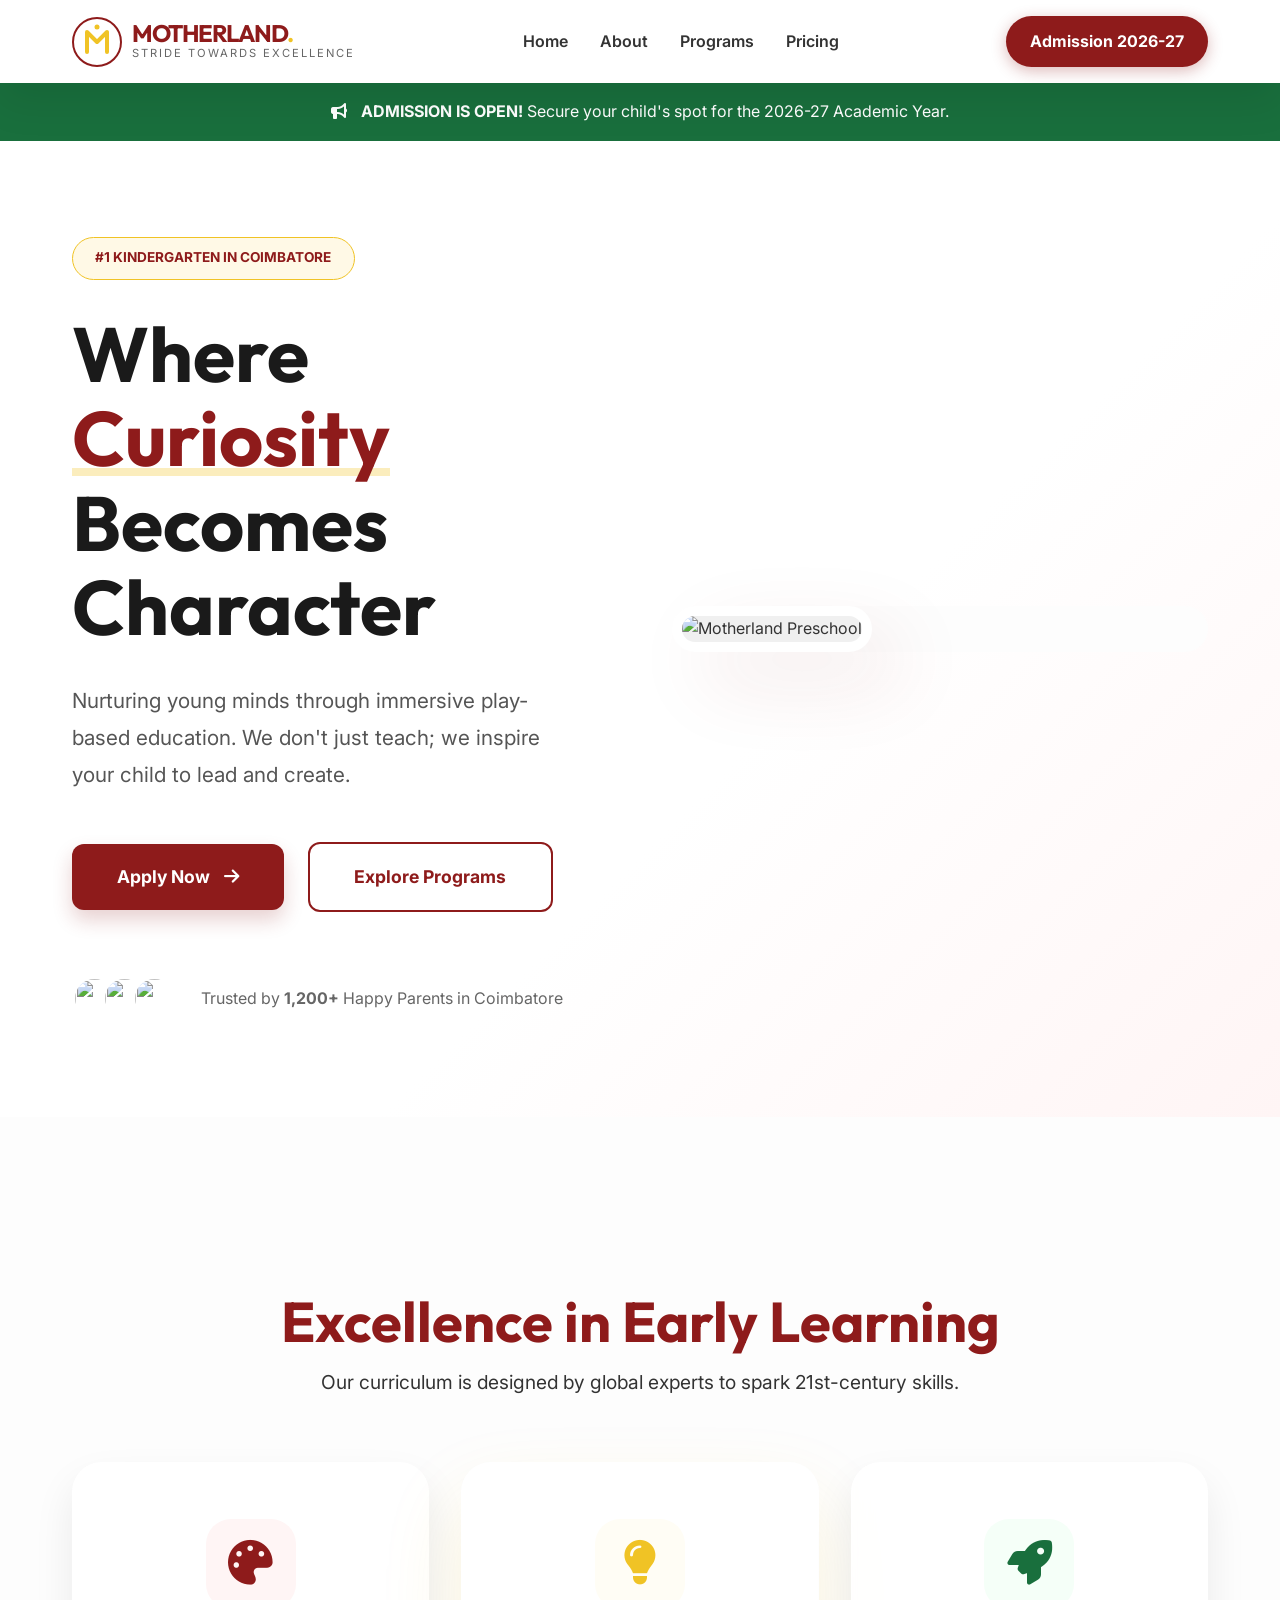
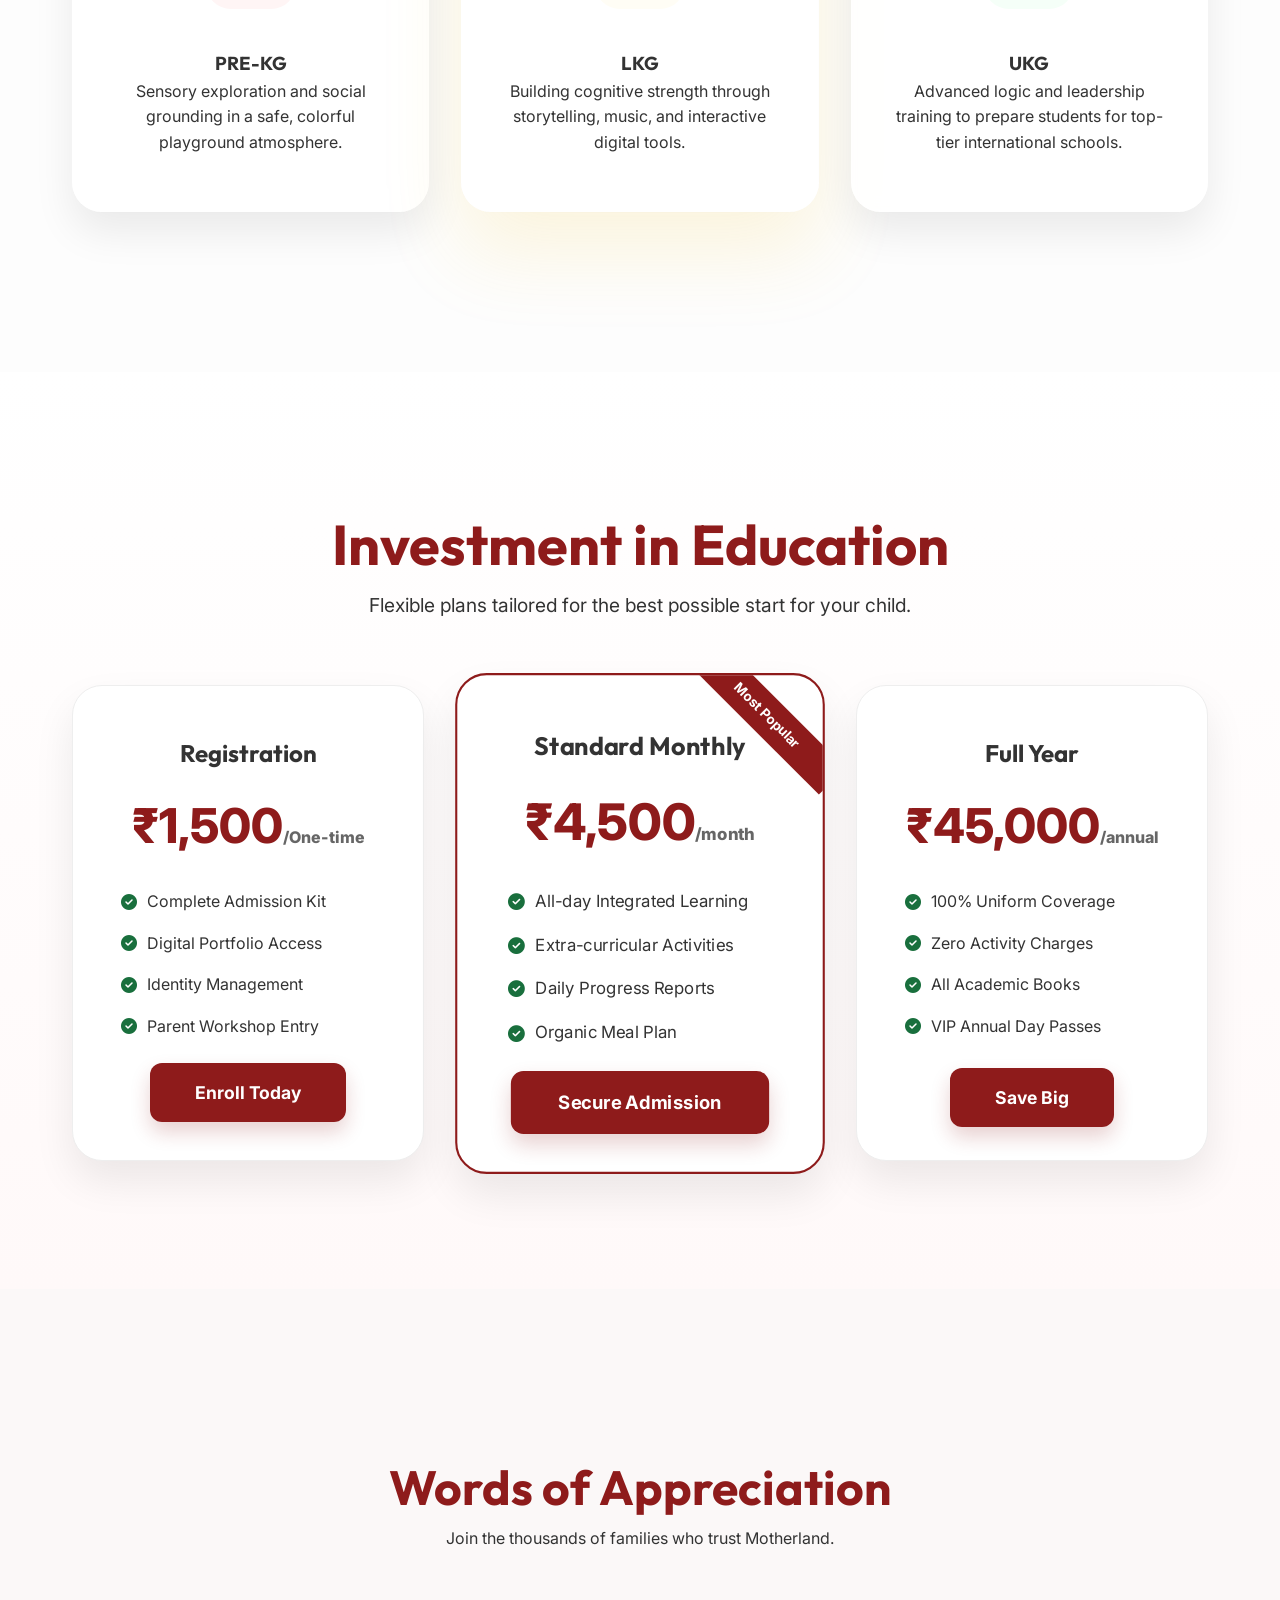
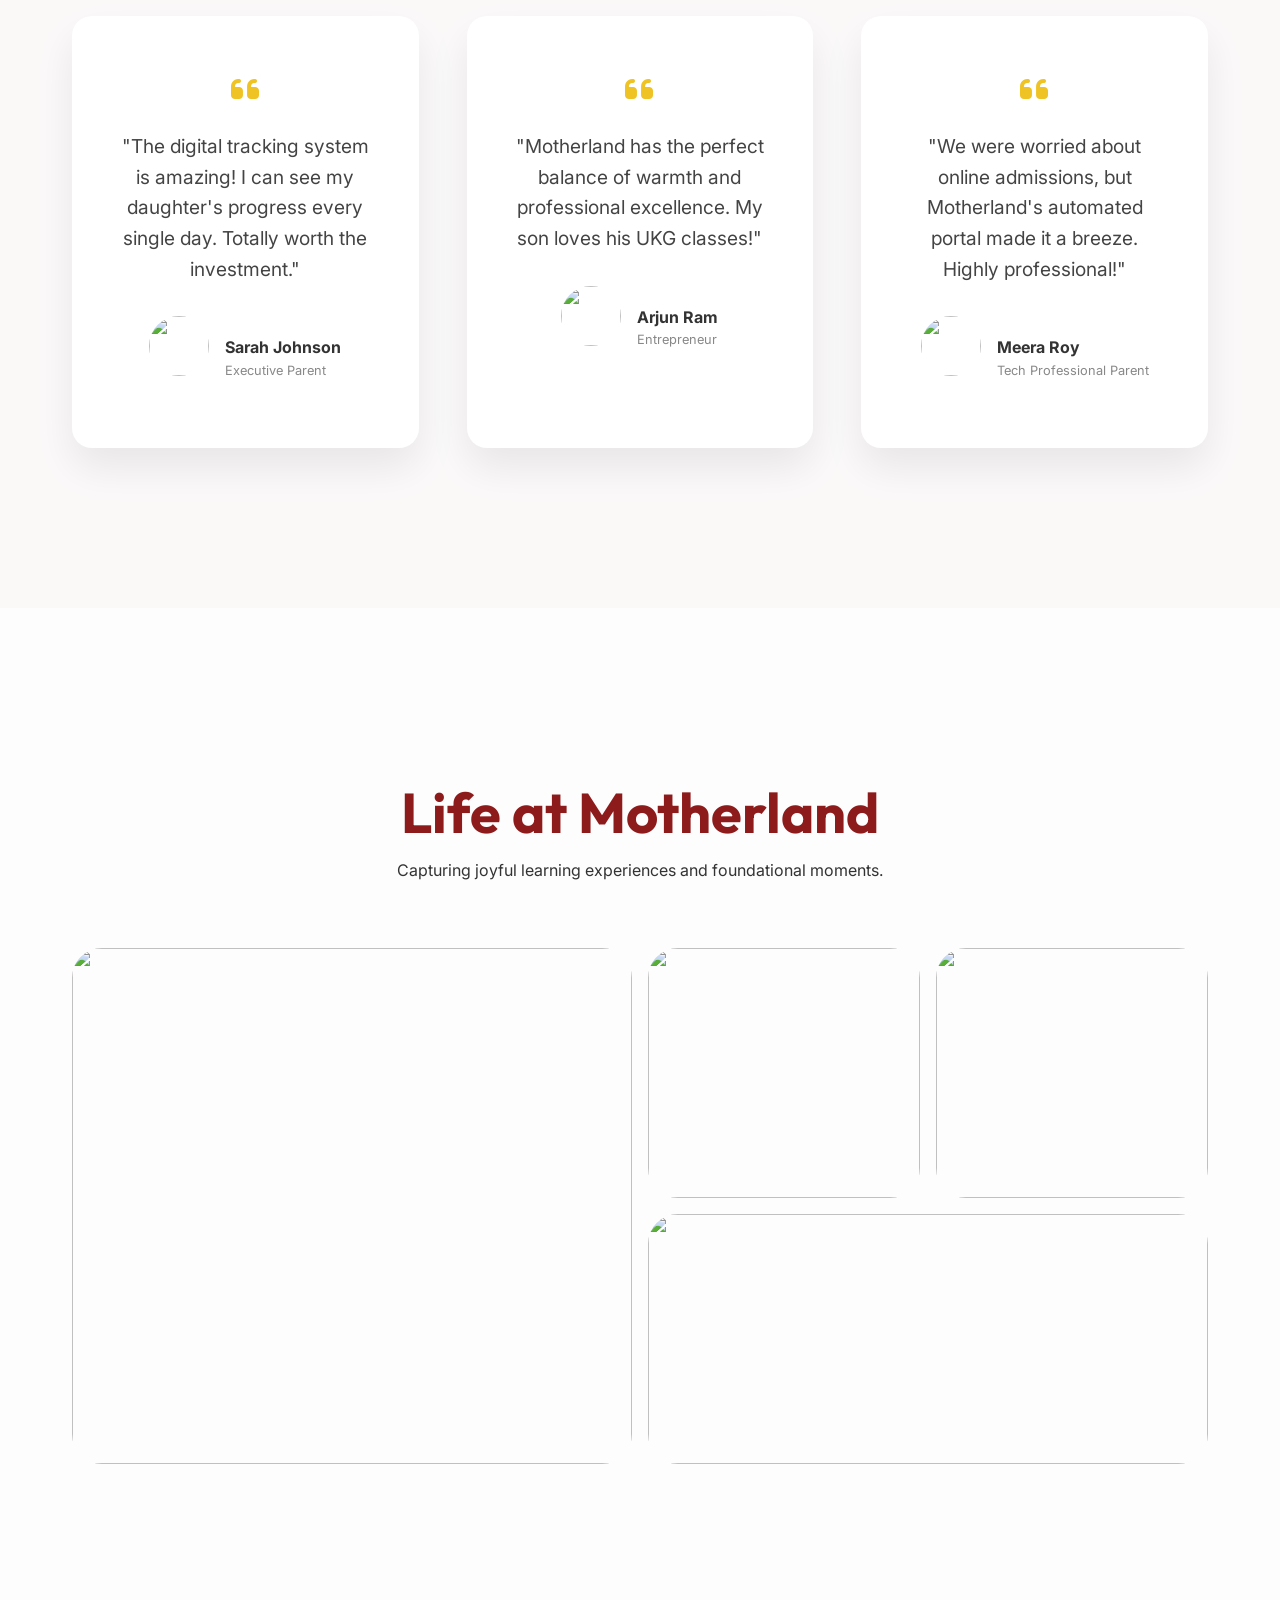
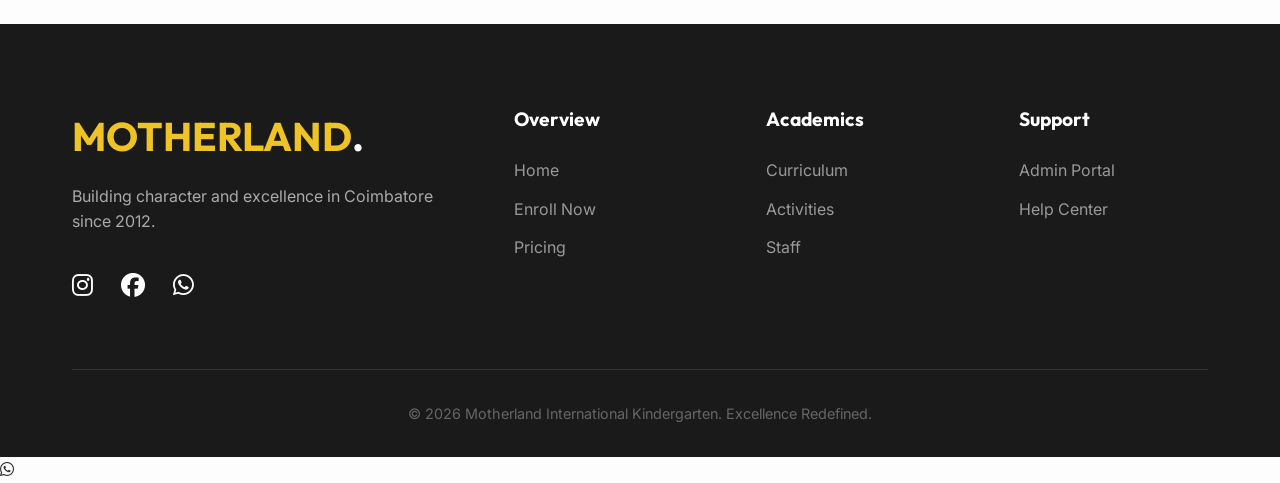
==== index.html @ 88397ee0 "Initial commit: Motherland Kindergarten Premium Website" ====
<!DOCTYPE html>
<html lang="en">
<head>
    <meta charset="UTF-8">
    <meta name="viewport" content="width=device-width, initial-scale=1.0">
    <title>Motherland Kindergarten | Premium Early Education</title>
    <meta name="description" content="Motherland Kindergarten Admission 2026-27 is Open! The best preschool in Coimbatore with play-based learning and character building.">
    <!-- Google Fonts -->
    <link href="https://fonts.googleapis.com/css2?family=Inter:wght@400;600;700&family=Outfit:wght@500;700;800&display=swap" rel="stylesheet">
    <!-- Font Awesome -->
    <link rel="stylesheet" href="https://cdnjs.cloudflare.com/ajax/libs/font-awesome/6.4.0/css/all.min.css">
    <link rel="stylesheet" href="style.css">
</head>
<body>

    <!-- Dynamic Background Blobs -->
    <div class="blob-container">
        <div class="blob blob-1"></div>
        <div class="blob blob-2"></div>
    </div>

    <header>
        <div class="container">
            <nav>
                <div class="logo">
                    <svg width="50" height="50" viewBox="0 0 100 100" fill="none" xmlns="http://www.w3.org/2000/svg">
                        <circle cx="50" cy="50" r="48" stroke="#8e1b1b" stroke-width="4"/>
                        <path d="M30 70V30L50 50L70 30V70" stroke="#f0c325" stroke-width="8" stroke-linecap="round" stroke-linejoin="round"/>
                        <circle cx="50" cy="20" r="5" fill="#f0c325"/>
                    </svg>
                    <div class="logo-text">
                        <h1 style="letter-spacing: -1.5px;">MOTHERLAND<span style="color: var(--secondary);">.</span></h1>
                        <p>Stride Towards Excellence</p>
                    </div>
                </div>
                <ul class="nav-links">
                    <li><a href="#home">Home</a></li>
                    <li><a href="#about">About</a></li>
                    <li><a href="#programs">Programs</a></li>
                    <li><a href="#Pricing">Pricing</a></li>
                </ul>
                <a href="admission.html" class="btn-enroll">Admission 2026-27</a>
            </nav>
        </div>
    </header>

    <div class="admission-banner">
        <p><i class="fas fa-bullhorn" style="margin-right: 10px;"></i> <strong>ADMISSION IS OPEN!</strong> Secure your child's spot for the 2026-27 Academic Year.</p>
    </div>

    <!-- Hero Section -->
    <section class="hero reveal" id="home" style="min-height: 85vh; display: flex; align-items: center;">
        <div class="container">
            <div class="hero-grid">
                <div class="hero-content">
                    <span style="display: inline-block; background: var(--secondary-light); padding: 0.6rem 1.4rem; border-radius: 50px; color: var(--primary); font-size: 0.85rem; font-weight: 700; margin-bottom: 2rem; border: 1px solid var(--secondary);">#1 KINDERGARTEN IN COIMBATORE</span>
                    <h1 style="font-size: 4.8rem; margin-bottom: 2rem;">Where <span>Curiosity</span><br>Becomes Character</h1>
                    <p style="font-size: 1.3rem; line-height: 1.8; margin-bottom: 3rem; color: #555;">Nurturing young minds through immersive play-based education. We don't just teach; we inspire your child to lead and create.</p>
                    <div class="hero-btns">
                        <a href="admission.html" class="btn-primary">Apply Now <i class="fas fa-arrow-right" style="margin-left: 10px;"></i></a>
                        <a href="#programs" class="btn-secondary">Explore Programs</a>
                    </div>
                    <div style="margin-top: 4rem; display: flex; align-items: center; gap: 1.5rem;">
                        <div style="display: flex;">
                            <img src="https://i.pravatar.cc/150?u=11" style="width: 45px; height: 45px; border-radius: 50%; border: 3px solid white; margin-right: -15px;">
                            <img src="https://i.pravatar.cc/150?u=12" style="width: 45px; height: 45px; border-radius: 50%; border: 3px solid white; margin-right: -15px;">
                            <img src="https://i.pravatar.cc/150?u=13" style="width: 45px; height: 45px; border-radius: 50%; border: 3px solid white;">
                        </div>
                        <span style="font-size: 1rem; color: var(--text-light);">Trusted by <strong>1,200+</strong> Happy Parents in Coimbatore</span>
                    </div>
                </div>
                <div class="hero-image">
                    <img src="https://images.unsplash.com/photo-1576489922572-c5188fd47600?q=80&w=2070&auto=format&fit=crop" alt="Motherland Preschool" class="main-img">
                </div>
            </div>
        </div>
    </section>

    <!-- Programs -->
    <section class="programs reveal" id="programs" style="background: transparent; padding: 10rem 0;">
        <div class="container">
            <div class="section-head">
                <h2 style="font-size: 3.5rem;">Excellence in Early Learning</h2>
                <p style="font-size: 1.2rem;">Our curriculum is designed by global experts to spark 21st-century skills.</p>
            </div>
            <div class="program-cards">
                <div class="card">
                    <div style="width: 90px; height: 90px; background: #fff5f5; border-radius: 25px; display: flex; justify-content: center; align-items: center; margin: 0 auto 2.5rem;">
                        <i class="fas fa-palette" style="font-size: 2.8rem; color: var(--primary);"></i>
                    </div>
                    <h3>PRE-KG</h3>
                    <p>Sensory exploration and social grounding in a safe, colorful playground atmosphere.</p>
                </div>
                <div class="card" style="box-shadow: 0 40px 80px rgba(240, 195, 37, 0.15);">
                    <div style="width: 90px; height: 90px; background: #fffdf5; border-radius: 25px; display: flex; justify-content: center; align-items: center; margin: 0 auto 2.5rem;">
                        <i class="fas fa-lightbulb" style="font-size: 2.8rem; color: var(--secondary);"></i>
                    </div>
                    <h3>LKG</h3>
                    <p>Building cognitive strength through storytelling, music, and interactive digital tools.</p>
                </div>
                <div class="card">
                    <div style="width: 90px; height: 90px; background: #f5fff8; border-radius: 25px; display: flex; justify-content: center; align-items: center; margin: 0 auto 2.5rem;">
                        <i class="fas fa-rocket" style="font-size: 2.8rem; color: var(--accent);"></i>
                    </div>
                    <h3>UKG</h3>
                    <p>Advanced logic and leadership training to prepare students for top-tier international schools.</p>
                </div>
            </div>
        </div>
    </section>

    <!-- Pricing Section -->
    <section class="pricing reveal" id="Pricing">
        <div class="container">
            <div class="section-head">
                <h2 style="font-size: 3.5rem;">Investment in Education</h2>
                <p style="font-size: 1.2rem;">Flexible plans tailored for the best possible start for your child.</p>
            </div>
            <div class="pricing-grid">
                <div class="price-card">
                    <h3>Registration</h3>
                    <div class="cost">₹1,500<span>/One-time</span></div>
                    <ul>
                        <li><i class="fas fa-check-circle"></i> Complete Admission Kit</li>
                        <li><i class="fas fa-check-circle"></i> Digital Portfolio Access</li>
                        <li><i class="fas fa-check-circle"></i> Identity Management</li>
                        <li><i class="fas fa-check-circle"></i> Parent Workshop Entry</li>
                    </ul>
                    <a href="admission.html" class="btn-primary" style="width: 100%;">Enroll Today</a>
                </div>
                <div class="price-card featured">
                    <h3>Standard Monthly</h3>
                    <div class="cost">₹4,500<span>/month</span></div>
                    <ul>
                        <li><i class="fas fa-check-circle"></i> All-day Integrated Learning</li>
                        <li><i class="fas fa-check-circle"></i> Extra-curricular Activities</li>
                        <li><i class="fas fa-check-circle"></i> Daily Progress Reports</li>
                        <li><i class="fas fa-check-circle"></i> Organic Meal Plan</li>
                    </ul>
                    <a href="admission.html" class="btn-primary" style="width: 100%;">Secure Admission</a>
                </div>
                <div class="price-card">
                    <h3>Full Year</h3>
                    <div class="cost">₹45,000<span>/annual</span></div>
                    <ul style="margin-bottom: 2.8rem;">
                        <li><i class="fas fa-check-circle"></i> 100% Uniform Coverage</li>
                        <li><i class="fas fa-check-circle"></i> Zero Activity Charges</li>
                        <li><i class="fas fa-check-circle"></i> All Academic Books</li>
                        <li><i class="fas fa-check-circle"></i> VIP Annual Day Passes</li>
                    </ul>
                    <a href="admission.html" class="btn-primary" style="width: 100%;">Save Big</a>
                </div>
            </div>
        </div>
    </section>

    <!-- Testimonials Section -->
    <section class="reveal" style="padding: 10rem 0; background: rgba(142, 27, 27, 0.02);">
        <div class="container">
            <div class="section-head">
                <h2 style="font-size: 3rem;">Words of Appreciation</h2>
                <p>Join the thousands of families who trust Motherland.</p>
            </div>
            <div style="display: grid; grid-template-columns: repeat(3, 1fr); gap: 3rem;">
                <div class="testimonial-card">
                    <div style="font-size: 2rem; color: var(--secondary); margin-bottom: 1rem;"><i class="fas fa-quote-left"></i></div>
                    <p style="font-size: 1.2rem; line-height: 1.6; margin-bottom: 2rem; color: #444;">"The digital tracking system is amazing! I can see my daughter's progress every single day. Totally worth the investment."</p>
                    <div style="display: flex; align-items: center; justify-content: center; gap: 1rem;">
                        <img src="https://i.pravatar.cc/150?u=parent1" style="width: 60px; height: 60px; border-radius: 50%;">
                        <div style="text-align: left;">
                            <p style="font-weight: 700;">Sarah Johnson</p>
                            <p style="font-size: 0.8rem; color: #888;">Executive Parent</p>
                        </div>
                    </div>
                </div>
                <!-- More testimonials could go here, keeping it balanced for UI -->
                <div class="testimonial-card">
                    <div style="font-size: 2rem; color: var(--secondary); margin-bottom: 1rem;"><i class="fas fa-quote-left"></i></div>
                    <p style="font-size: 1.2rem; line-height: 1.6; margin-bottom: 2rem; color: #444;">"Motherland has the perfect balance of warmth and professional excellence. My son loves his UKG classes!"</p>
                    <div style="display: flex; align-items: center; justify-content: center; gap: 1rem;">
                        <img src="https://i.pravatar.cc/150?u=parent2" style="width: 60px; height: 60px; border-radius: 50%;">
                        <div style="text-align: left;">
                            <p style="font-weight: 700;">Arjun Ram</p>
                            <p style="font-size: 0.8rem; color: #888;">Entrepreneur</p>
                        </div>
                    </div>
                </div>
                <div class="testimonial-card">
                    <div style="font-size: 2rem; color: var(--secondary); margin-bottom: 1rem;"><i class="fas fa-quote-left"></i></div>
                    <p style="font-size: 1.2rem; line-height: 1.6; margin-bottom: 2rem; color: #444;">"We were worried about online admissions, but Motherland's automated portal made it a breeze. Highly professional!"</p>
                    <div style="display: flex; align-items: center; justify-content: center; gap: 1rem;">
                        <img src="https://i.pravatar.cc/150?u=parent3" style="width: 60px; height: 60px; border-radius: 50%;">
                        <div style="text-align: left;">
                            <p style="font-weight: 700;">Meera Roy</p>
                            <p style="font-size: 0.8rem; color: #888;">Tech Professional Parent</p>
                        </div>
                    </div>
                </div>
            </div>
        </div>
    </section>

    <!-- Gallery Section -->
    <section class="reveal" style="padding: 10rem 0;">
        <div class="container">
            <div class="section-head">
                <h2 style="font-size: 3.5rem;">Life at Motherland</h2>
                <p>Capturing joyful learning experiences and foundational moments.</p>
            </div>
            <div style="display: grid; grid-template-columns: repeat(4, 1fr); grid-template-rows: repeat(2, 250px); gap: 1rem;">
                <div style="grid-column: span 2; grid-row: span 2; border-radius: 30px; overflow: hidden;">
                    <img src="https://images.unsplash.com/photo-1543269865-cbf427effbad?q=80&w=2070&auto=format&fit=crop" style="width: 100%; height: 100%; object-fit: cover;">
                </div>
                <div style="border-radius: 30px; overflow: hidden;">
                    <img src="https://images.unsplash.com/photo-1596464716127-f2a82984de30?q=80&w=2070&auto=format&fit=crop" style="width: 100%; height: 100%; object-fit: cover;">
                </div>
                <div style="border-radius: 30px; overflow: hidden;">
                    <img src="https://images.unsplash.com/photo-1503676260728-1c00da094a0b?q=80&w=2022&auto=format&fit=crop" style="width: 100%; height: 100%; object-fit: cover;">
                </div>
                <div style="grid-column: span 2; border-radius: 30px; overflow: hidden;">
                    <img src="https://images.unsplash.com/photo-1472162072942-cd5147eb3902?q=80&w=2069&auto=format&fit=crop" style="width: 100%; height: 100%; object-fit: cover;">
                </div>
            </div>
        </div>
    </section>

    <footer>
        <div class="container">
            <div class="footer-grid">
                <div class="footer-info">
                    <h2 style="color: var(--secondary); font-size: 2.5rem;">MOTHERLAND<span style="color: white;">.</span></h2>
                    <p style="margin-top: 1rem; color: #aaa;">Building character and excellence in Coimbatore since 2012.</p>
                    <div style="margin-top: 2rem;">
                        <a href="#" style="font-size: 1.5rem; margin-right: 1.5rem;"><i class="fab fa-instagram"></i></a>
                        <a href="#" style="font-size: 1.5rem; margin-right: 1.5rem;"><i class="fab fa-facebook"></i></a>
                        <a href="https://wa.me/9952548824" style="font-size: 1.5rem;"><i class="fab fa-whatsapp"></i></a>
                    </div>
                </div>
                <div class="footer-links">
                    <h4>Overview</h4>
                    <ul>
                        <li><a href="#home">Home</a></li>
                        <li><a href="admission.html">Enroll Now</a></li>
                        <li><a href="#Pricing">Pricing</a></li>
                    </ul>
                </div>
                <div class="footer-links">
                    <h4>Academics</h4>
                    <ul>
                        <li><a href="#">Curriculum</a></li>
                        <li><a href="#">Activities</a></li>
                        <li><a href="#">Staff</a></li>
                    </ul>
                </div>
                <div class="footer-links">
                    <h4>Support</h4>
                    <ul>
                        <li><a href="dashboard.html">Admin Portal</a></li>
                        <li><a href="#">Help Center</a></li>
                    </ul>
                </div>
            </div>
            <div class="copyright">
                <p>&copy; 2026 Motherland International Kindergarten. Excellence Redefined.</p>
            </div>
        </div>
    </footer>

    <a href="https://wa.me/9952548824" class="whatsapp-float">
        <i class="fab fa-whatsapp"></i>
    </a>

    <script src="script.js"></script>
</body>
</html>
---- style.css ----
:root {
    --primary: #8e1b1b; /* Maroon from the image */
    --secondary: #f0c325; /* Gold/Yellow from logo */
    --accent: #196f3d; /* Green from the logo/WhatsApp bar */
    --text: #333333;
    --text-light: #666666;
    --bg-light: #fdfdfd;
    --white: #ffffff;
    --shadow: 0 20px 40px rgba(0,0,0,0.08);
    --transition: all 0.4s cubic-bezier(0.4, 0, 0.2, 1);
    --font-heading: 'Outfit', sans-serif;
    --font-body: 'Inter', sans-serif;
    --glass: rgba(255, 255, 255, 0.8);
    --secondary-light: #fff9e6;
}

body {
    overflow-x: hidden;
}

/* Floating Blobs Background */
.blob-container {
    position: fixed;
    top: 0;
    left: 0;
    width: 100%;
    height: 100%;
    z-index: -2;
    overflow: hidden;
    filter: blur(80px);
}

.blob {
    position: absolute;
    width: 600px;
    height: 600px;
    background: radial-gradient(circle, var(--secondary) 0%, transparent 70%);
    border-radius: 50%;
    opacity: 0.1;
    animation: move 20s infinite alternate;
}

.blob-1 { top: -10%; left: -10%; background: radial-gradient(circle, var(--primary) 0%, transparent 70%); }
.blob-2 { bottom: -10%; right: -10%; animation-delay: -5s; }

@keyframes move {
    0% { transform: translate(0, 0) rotate(0deg); }
    100% { transform: translate(100px, 100px) rotate(360deg); }
}

.reveal {
    opacity: 0;
    transform: translateY(30px);
    transition: all 0.8s ease-out;
}

.reveal.active {
    opacity: 1;
    transform: translateY(0);
}

* {
    margin: 0;
    padding: 0;
    box-sizing: border-box;
}

body {
    font-family: var(--font-body);
    background-color: var(--bg-light);
    color: var(--text);
    line-height: 1.6;
    overflow-x: hidden;
}

h1, h2, h3, h4 {
    font-family: var(--font-heading);
    font-weight: 700;
}

a {
    text-decoration: none;
    color: inherit;
    transition: var(--transition);
}

ul {
    list-style: none;
}

.container {
    max-width: 1200px;
    margin: 0 auto;
    padding: 0 2rem;
}

/* Header & Nav */
header {
    background: var(--white);
    padding: 1rem 0;
    box-shadow: var(--shadow);
    position: sticky;
    top: 0;
    z-index: 1000;
}

nav {
    display: flex;
    justify-content: space-between;
    align-items: center;
}

.logo {
    display: flex;
    align-items: center;
    gap: 10px;
}

.logo img {
    height: 60px;
}

.logo-text h1 {
    font-size: 1.5rem;
    color: var(--primary);
    line-height: 1;
}

.logo-text p {
    font-size: 0.7rem;
    text-transform: uppercase;
    letter-spacing: 2px;
    color: var(--text-light);
}

.nav-links {
    display: flex;
    gap: 2rem;
}

.nav-links a {
    font-weight: 600;
    color: var(--text);
}

.nav-links a:hover {
    color: var(--primary);
}

.btn-enroll {
    background: var(--primary);
    color: var(--white);
    padding: 0.8rem 1.5rem;
    border-radius: 50px;
    font-weight: 700;
    box-shadow: 0 4px 15px rgba(142, 27, 27, 0.3);
}

.btn-enroll:hover {
    transform: translateY(-2px);
    box-shadow: 0 6px 20px rgba(142, 27, 27, 0.4);
}

/* Hero Section */
.hero {
    padding: 6rem 0;
    background: linear-gradient(135deg, #fff 60%, #fff5f5 100%);
    position: relative;
    overflow: hidden;
}

.hero-grid {
    display: grid;
    grid-template-columns: 1fr 1fr;
    align-items: center;
    gap: 4rem;
}

.hero-content h2 {
    font-size: 1.2rem;
    color: var(--primary);
    text-transform: uppercase;
    letter-spacing: 3px;
    margin-bottom: 1rem;
}

.hero-content h1 {
    font-size: 3.5rem;
    line-height: 1.1;
    margin-bottom: 1.5rem;
    color: #1a1a1a;
}

.hero-content h1 span {
    color: var(--primary);
    position: relative;
    display: inline-block;
}

.hero-content h1 span::after {
    content: '';
    position: absolute;
    bottom: 5px;
    left: 0;
    width: 100%;
    height: 8px;
    background: var(--secondary);
    opacity: 0.3;
    z-index: -1;
}

.hero-content p {
    font-size: 1.1rem;
    color: var(--text-light);
    margin-bottom: 2.5rem;
    max-width: 500px;
    animation: fadeIn 1s ease 0.5s both;
}

.hero-btns {
    display: flex;
    gap: 1.5rem;
    align-items: center;
    animation: fadeIn 1s ease 0.8s both;
}

.btn-primary {
    background: var(--primary);
    color: #fff;
    padding: 1.2rem 2.8rem;
    border-radius: 12px;
    font-weight: 700;
    font-size: 1.1rem;
    box-shadow: 0 10px 20px rgba(142, 27, 27, 0.2);
}

.btn-primary:hover {
    transform: translateY(-5px) scale(1.02);
    box-shadow: 0 15px 30px rgba(142, 27, 27, 0.3);
}

.btn-secondary {
    border: 2px solid var(--primary);
    color: var(--primary);
    padding: 1.2rem 2.8rem;
    border-radius: 12px;
    font-weight: 700;
    font-size: 1.1rem;
    background: transparent;
}

.btn-secondary:hover {
    background: var(--primary);
    color: white;
    transform: translateY(-5px);
}

.hero-image {
    animation: float 6s ease-in-out infinite;
    background: #fdfdfd;
    border-radius: 40px;
}

.main-img {
    width: 100%;
    border-radius: 40px;
    box-shadow: 30px 30px 80px rgba(142, 27, 27, 0.1);
    border: 10px solid white;
    background: #f0f0f0; /* Fallback */
}

@keyframes float {
    0%, 100% { transform: translateY(0); }
    50% { transform: translateY(-20px); }
}

@keyframes fadeIn {
    from { opacity: 0; transform: translateY(20px); }
    to { opacity: 1; transform: translateY(0); }
}

/* Admission Banner */
.admission-banner {
    background: var(--accent);
    color: white;
    padding: 1rem 0;
    text-align: center;
}

/* Features/Programs */
.programs {
    padding: 8rem 0;
}

.section-head {
    text-align: center;
    margin-bottom: 4rem;
}

.section-head h2 {
    font-size: 2.5rem;
    color: var(--primary);
}

.program-cards {
    display: grid;
    grid-template-columns: repeat(3, 1fr);
    gap: 2rem;
}

.card {
    background: var(--glass);
    backdrop-filter: blur(10px);
    padding: 3.5rem 2.5rem;
    border-radius: 30px;
    text-align: center;
    box-shadow: var(--shadow);
    border: 1px solid rgba(255,255,255,0.3);
    transition: var(--transition);
}

.card:hover {
    transform: translateY(-15px) rotate(1deg);
    background: white;
    border-bottom: 5px solid var(--primary);
}

/* Pricing Section */
.pricing {
    padding: 8rem 0;
    background: linear-gradient(to bottom, #fff, #fff9f9);
}

.pricing-grid {
    display: grid;
    grid-template-columns: repeat(3, 1fr);
    gap: 2.5rem;
    margin-top: 4rem;
}

.price-card {
    background: white;
    padding: 3rem;
    border-radius: 30px;
    text-align: center;
    box-shadow: var(--shadow);
    transition: var(--transition);
    border: 1px solid #eee;
    position: relative;
    overflow: hidden;
}

.price-card.featured {
    border: 2px solid var(--primary);
    transform: scale(1.05);
}

.price-card.featured::before {
    content: 'Most Popular';
    position: absolute;
    top: 20px;
    right: -35px;
    background: var(--primary);
    color: white;
    padding: 0.5rem 3rem;
    transform: rotate(45deg);
    font-size: 0.8rem;
    font-weight: 700;
}

.price-card h3 {
    font-size: 1.5rem;
    margin-bottom: 1rem;
}

.price-card .cost {
    font-size: 3rem;
    font-weight: 800;
    color: var(--primary);
    margin-bottom: 1.5rem;
}

.price-card .cost span {
    font-size: 1rem;
    color: var(--text-light);
}

.price-card ul {
    text-align: left;
    margin-bottom: 2.5rem;
}

.price-card ul li {
    margin-bottom: 1rem;
    display: flex;
    align-items: center;
    gap: 10px;
}

.price-card ul li i {
    color: var(--accent);
}

/* Testimonials */
.testimonials {
    padding: 8rem 0;
}

.testimonial-card {
    background: white;
    padding: 3rem;
    border-radius: 20px;
    box-shadow: var(--shadow);
    text-align: center;
}

.testimonial-card img {
    width: 80px;
    height: 80px;
    border-radius: 50%;
    margin-bottom: 1.5rem;
    object-fit: cover;
}

/* Footer */
footer {
    background: #1a1a1a;
    color: white;
    padding: 5rem 0 2rem;
}

.footer-grid {
    display: grid;
    grid-template-columns: 2fr 1fr 1fr 1fr;
    gap: 4rem;
    margin-bottom: 4rem;
}

.footer-info p {
    color: #999;
    margin-top: 1.5rem;
}

.footer-links h4 {
    margin-bottom: 1.5rem;
    font-size: 1.2rem;
}

.footer-links ul li {
    margin-bottom: 0.8rem;
}

.footer-links ul li a {
    color: #999;
}

.footer-links ul li a:hover {
    color: var(--secondary);
}

.copyright {
    padding-top: 2rem;
    border-top: 1px solid #333;
    text-align: center;
    color: #666;
    font-size: 0.9rem;
}

/* Admission Page Specific Styles */
.admission-hero {
    padding: 4rem 0;
    background: var(--primary);
    color: white;
    text-align: center;
}

.form-container {
    max-width: 800px;
    margin: -4rem auto 8rem;
    background: white;
    padding: 4rem;
    border-radius: 20px;
    box-shadow: var(--shadow);
}

.step-indicator {
    display: flex;
    justify-content: space-between;
    margin-bottom: 3rem;
    position: relative;
}

.step-indicator::before {
    content: '';
    position: absolute;
    top: 50%;
    left: 0;
    width: 100%;
    height: 2px;
    background: #eee;
    z-index: 1;
    transform: translateY(-50%);
}

.step {
    width: 40px;
    height: 40px;
    border-radius: 50%;
    background: white;
    border: 2px solid #eee;
    display: flex;
    justify-content: center;
    align-items: center;
    z-index: 2;
    font-weight: 700;
}

.step.active {
    border-color: var(--primary);
    color: var(--primary);
    background: #fff5f5;
}

.step.done {
    background: var(--primary);
    border-color: var(--primary);
    color: white;
}

.form-step {
    display: none;
}

.form-step.active {
    display: block;
    animation: fadeIn 0.5s ease;
}

.form-group {
    margin-bottom: 1.5rem;
}

.form-group label {
    display: block;
    margin-bottom: 0.5rem;
    font-weight: 600;
}

input, select, textarea {
    width: 100%;
    padding: 1rem;
    border: 1px solid #ddd;
    border-radius: 8px;
    font-family: inherit;
}

.form-btns {
    display: flex;
    justify-content: space-between;
    margin-top: 3rem;
}

/* Dashboards Styles */
.dashboard-container {
    padding: 4rem 0;
}

.stat-grid {
    display: grid;
    grid-template-columns: repeat(4, 1fr);
    gap: 1.5rem;
    margin-bottom: 3rem;
}

.stat-card {
    background: white;
    padding: 2rem;
    border-radius: 15px;
    box-shadow: var(--shadow);
}

.stat-card h3 {
    color: var(--text-light);
    font-size: 0.9rem;
    text-transform: uppercase;
}

.stat-card p {
    font-size: 2rem;
    font-weight: 800;
    color: var(--primary);
}

.order-table {
    width: 100%;
    border-collapse: collapse;
    background: white;
    border-radius: 15px;
    overflow: hidden;
    box-shadow: var(--shadow);
}

.order-table th, .order-table td {
    padding: 1.5rem;
    text-align: left;
    border-bottom: 1px solid #eee;
}

.order-table th {
    background: #f9f9f9;
    font-weight: 700;
}

.status-tag {
    padding: 0.4rem 1rem;
    border-radius: 50px;
    font-size: 0.8rem;
    font-weight: 700;
}

.status-paid { background: #e6ffed; color: #28a745; }
.status-pending { background: #fffde6; color: #856404; }

@keyframes fadeIn {
    from { opacity: 0; transform: translateY(10px); }
    to { opacity: 1; transform: translateY(0); }
}

/* Responsive */
@media (max-width: 992px) {
    .hero-grid { grid-template-columns: 1fr; text-align: center; }
    .hero-content p { margin: 0 auto 2.5rem; }
    .hero-btns { justify-content: center; }
    .program-cards { grid-template-columns: 1fr 1fr; }
    .footer-grid { grid-template-columns: 1fr 1fr; }
}

@media (max-width: 600px) {
    .program-cards { grid-template-columns: 1fr; }
    .hero-content h1 { font-size: 2.5rem; }
    .nav-links { display: none; }
    .stat-grid { grid-template-columns: 1fr 1fr; }
}
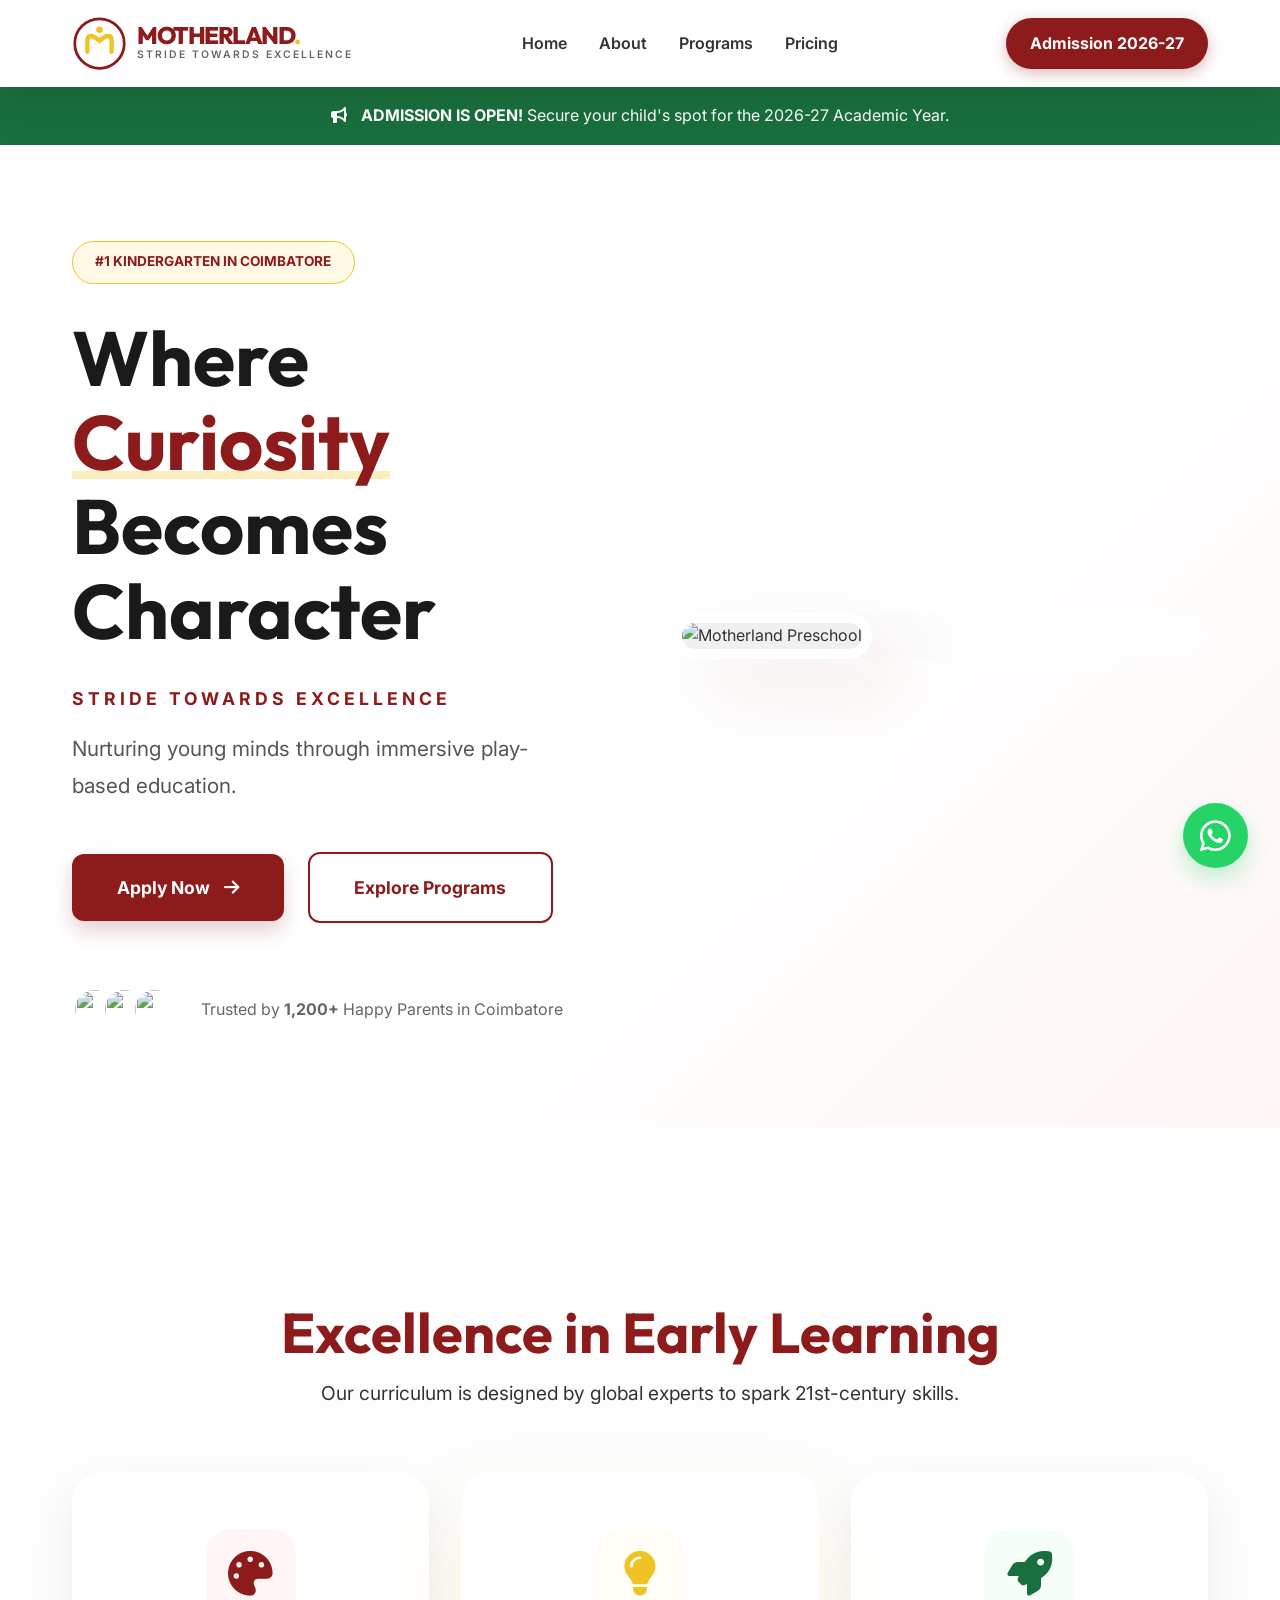
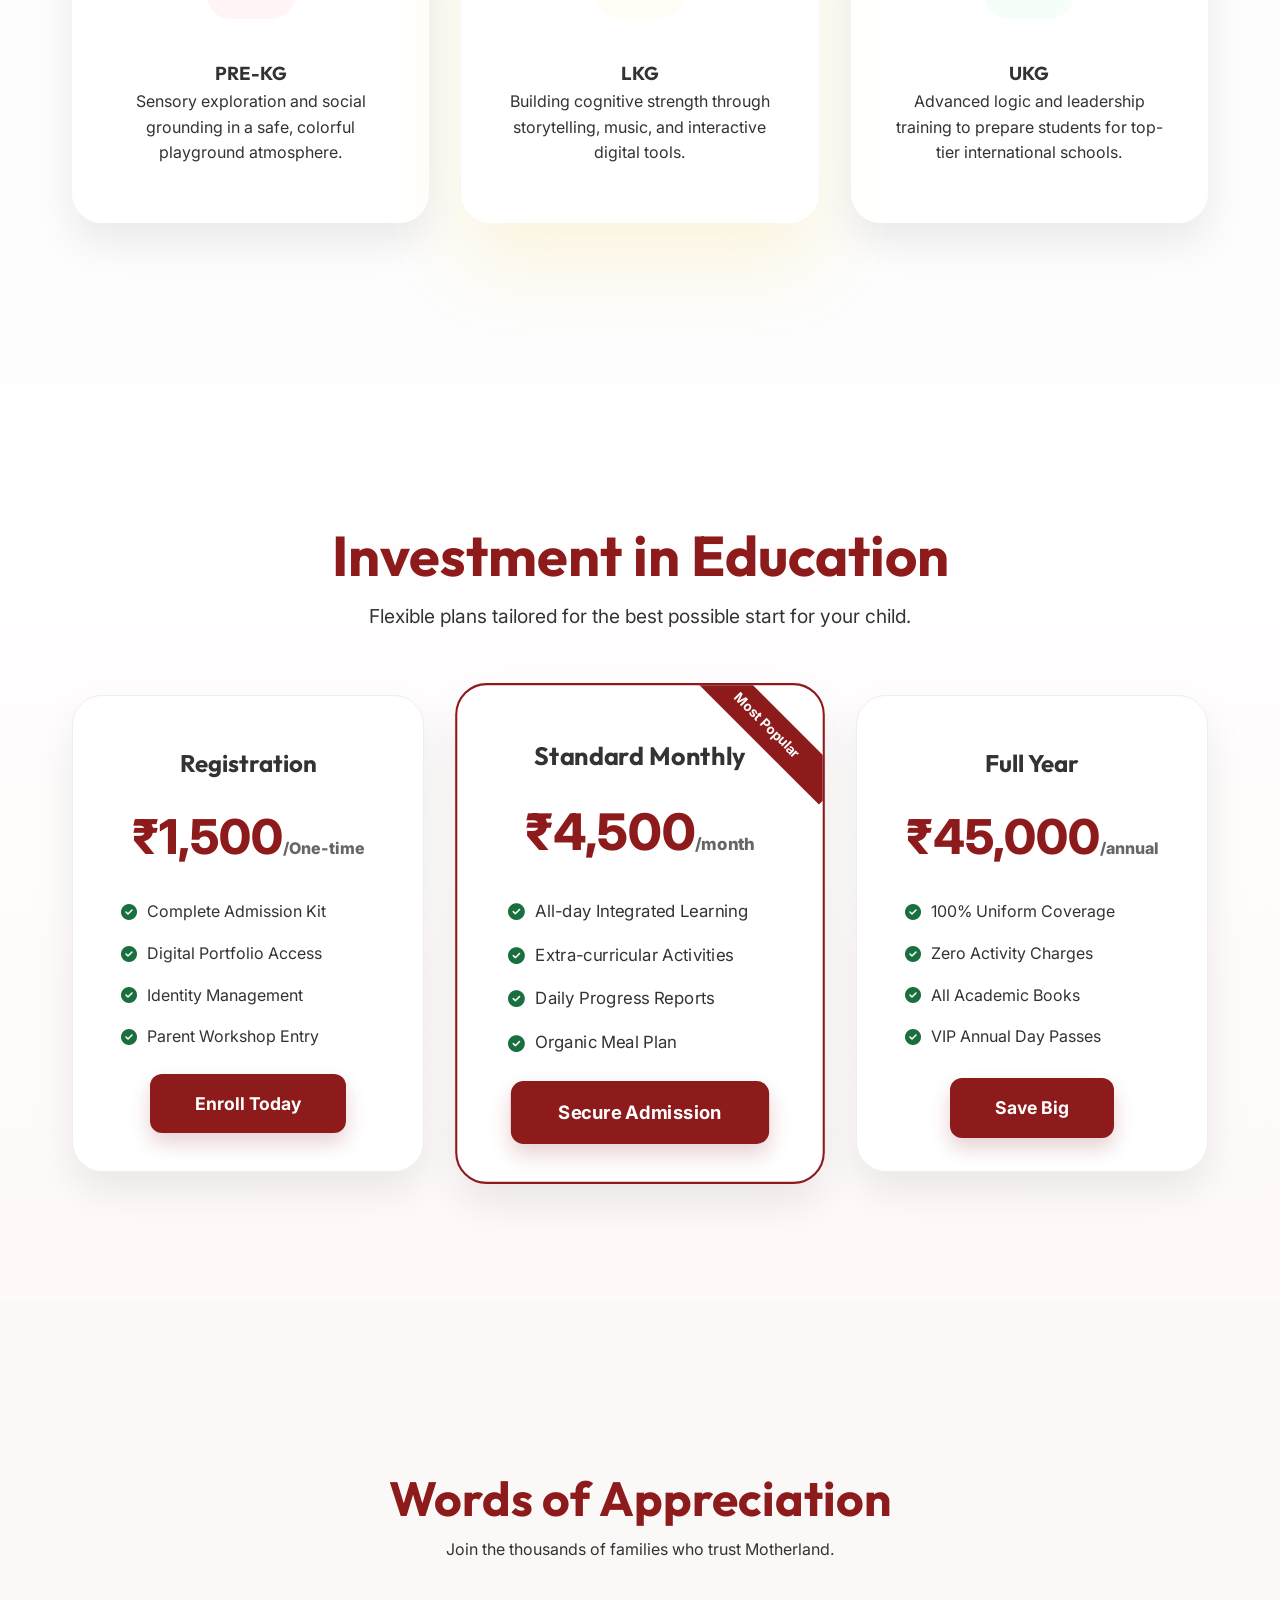
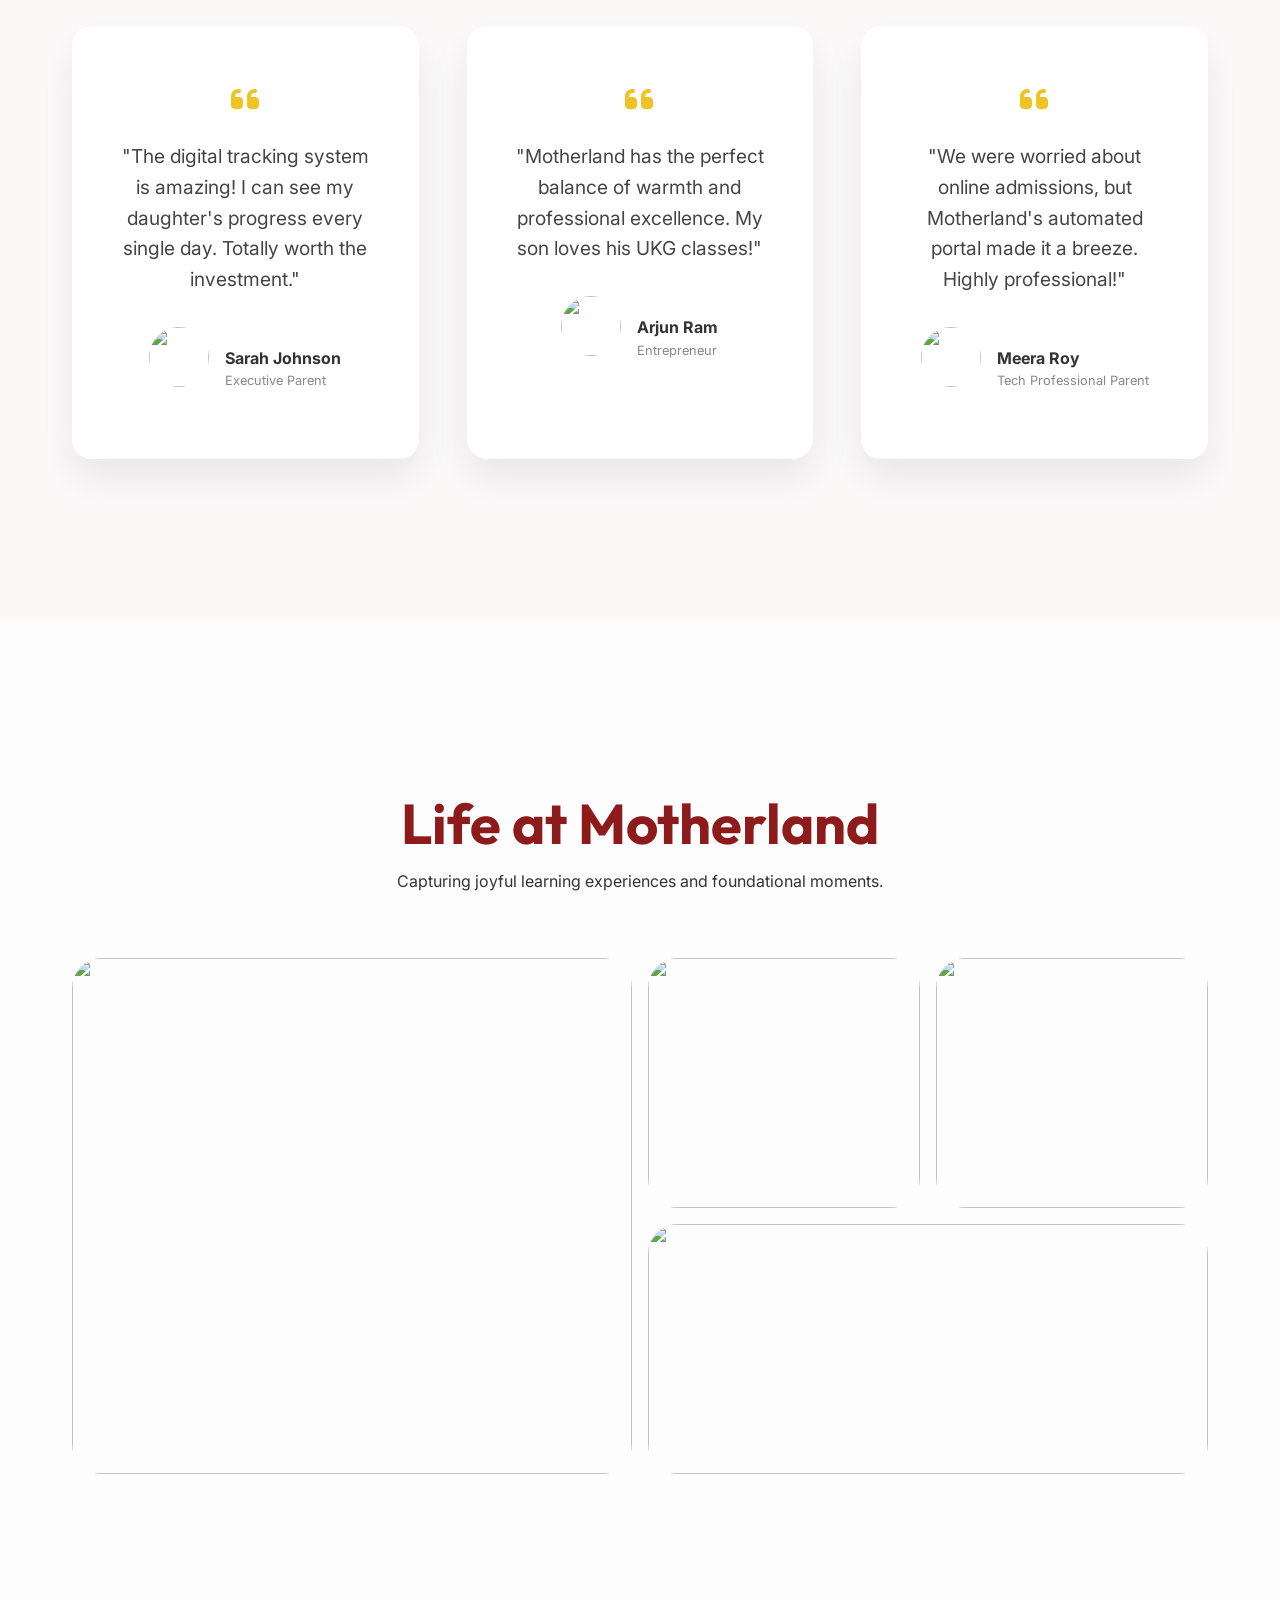
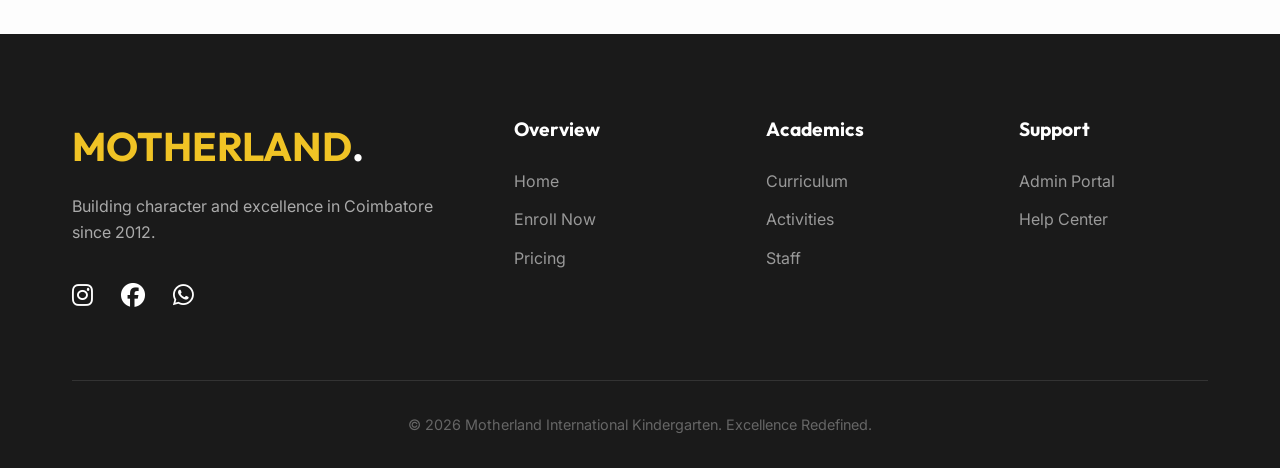
==== commit 510d1128: "Refine brand logo and add sologon to hero section" ====
--- a/index.html
+++ b/index.html
@@ -23,14 +23,14 @@
         <div class="container">
             <nav>
                 <div class="logo">
-                    <svg width="50" height="50" viewBox="0 0 100 100" fill="none" xmlns="http://www.w3.org/2000/svg">
-                        <circle cx="50" cy="50" r="48" stroke="#8e1b1b" stroke-width="4"/>
-                        <path d="M30 70V30L50 50L70 30V70" stroke="#f0c325" stroke-width="8" stroke-linecap="round" stroke-linejoin="round"/>
-                        <circle cx="50" cy="20" r="5" fill="#f0c325"/>
+                    <svg width="55" height="55" viewBox="0 0 100 100" fill="none" xmlns="http://www.w3.org/2000/svg">
+                        <circle cx="50" cy="50" r="45" stroke="#8e1b1b" stroke-width="5"/>
+                        <path d="M28 65V45C28 35 35 32 50 45C65 32 72 35 72 45V65" stroke="#f0c325" stroke-width="8" stroke-linecap="round"/>
+                        <circle cx="50" cy="25" r="6" fill="#f0c325"/>
                     </svg>
                     <div class="logo-text">
-                        <h1 style="letter-spacing: -1.5px;">MOTHERLAND<span style="color: var(--secondary);">.</span></h1>
-                        <p>Stride Towards Excellence</p>
+                        <h1 style="letter-spacing: -1.5px; font-weight: 800;">MOTHERLAND<span style="color: var(--secondary);">.</span></h1>
+                        <p style="font-weight: 600; color: #666; font-size: 0.65rem;">STRIDE TOWARDS EXCELLENCE</p>
                     </div>
                 </div>
                 <ul class="nav-links">
@@ -55,7 +55,8 @@
                 <div class="hero-content">
                     <span style="display: inline-block; background: var(--secondary-light); padding: 0.6rem 1.4rem; border-radius: 50px; color: var(--primary); font-size: 0.85rem; font-weight: 700; margin-bottom: 2rem; border: 1px solid var(--secondary);">#1 KINDERGARTEN IN COIMBATORE</span>
                     <h1 style="font-size: 4.8rem; margin-bottom: 2rem;">Where <span>Curiosity</span><br>Becomes Character</h1>
-                    <p style="font-size: 1.3rem; line-height: 1.8; margin-bottom: 3rem; color: #555;">Nurturing young minds through immersive play-based education. We don't just teach; we inspire your child to lead and create.</p>
+                    <p style="font-size: 1.1rem; text-transform: uppercase; letter-spacing: 4px; color: var(--primary); font-weight: 700; margin-bottom: 1rem;">Stride Towards Excellence</p>
+                    <p style="font-size: 1.3rem; line-height: 1.8; margin-bottom: 3rem; color: #555;">Nurturing young minds through immersive play-based education.</p>
                     <div class="hero-btns">
                         <a href="admission.html" class="btn-primary">Apply Now <i class="fas fa-arrow-right" style="margin-left: 10px;"></i></a>
                         <a href="#programs" class="btn-secondary">Explore Programs</a>
@@ -233,7 +234,7 @@
                     <div style="margin-top: 2rem;">
                         <a href="#" style="font-size: 1.5rem; margin-right: 1.5rem;"><i class="fab fa-instagram"></i></a>
                         <a href="#" style="font-size: 1.5rem; margin-right: 1.5rem;"><i class="fab fa-facebook"></i></a>
-                        <a href="https://wa.me/9952548824" style="font-size: 1.5rem;"><i class="fab fa-whatsapp"></i></a>
+                        <a href="https://wa.me/9488633927" style="font-size: 1.5rem;"><i class="fab fa-whatsapp"></i></a>
                     </div>
                 </div>
                 <div class="footer-links">
@@ -266,7 +267,7 @@
         </div>
     </footer>
 
-    <a href="https://wa.me/9952548824" class="whatsapp-float">
+    <a href="https://wa.me/9488633927" class="whatsapp-float">
         <i class="fab fa-whatsapp"></i>
     </a>
 
--- a/style.css
+++ b/style.css
@@ -502,6 +502,31 @@
     transform: translateY(-50%);
 }
 
+/* WhatsApp Float with Pulse */
+.whatsapp-float {
+    position: fixed;
+    bottom: 2rem;
+    right: 2rem;
+    background: #25d366;
+    color: white;
+    width: 65px;
+    height: 65px;
+    border-radius: 50%;
+    display: flex;
+    justify-content: center;
+    align-items: center;
+    font-size: 2.2rem;
+    box-shadow: 0 10px 25px rgba(37, 211, 102, 0.3);
+    z-index: 1000;
+    animation: pulse-green 2s infinite;
+}
+
+@keyframes pulse-green {
+    0% { transform: scale(0.95); box-shadow: 0 0 0 0 rgba(37, 211, 102, 0.7); }
+    70% { transform: scale(1); box-shadow: 0 0 0 15px rgba(37, 211, 102, 0); }
+    100% { transform: scale(0.95); box-shadow: 0 0 0 0 rgba(37, 211, 102, 0); }
+}
+
 .step {
     width: 40px;
     height: 40px;
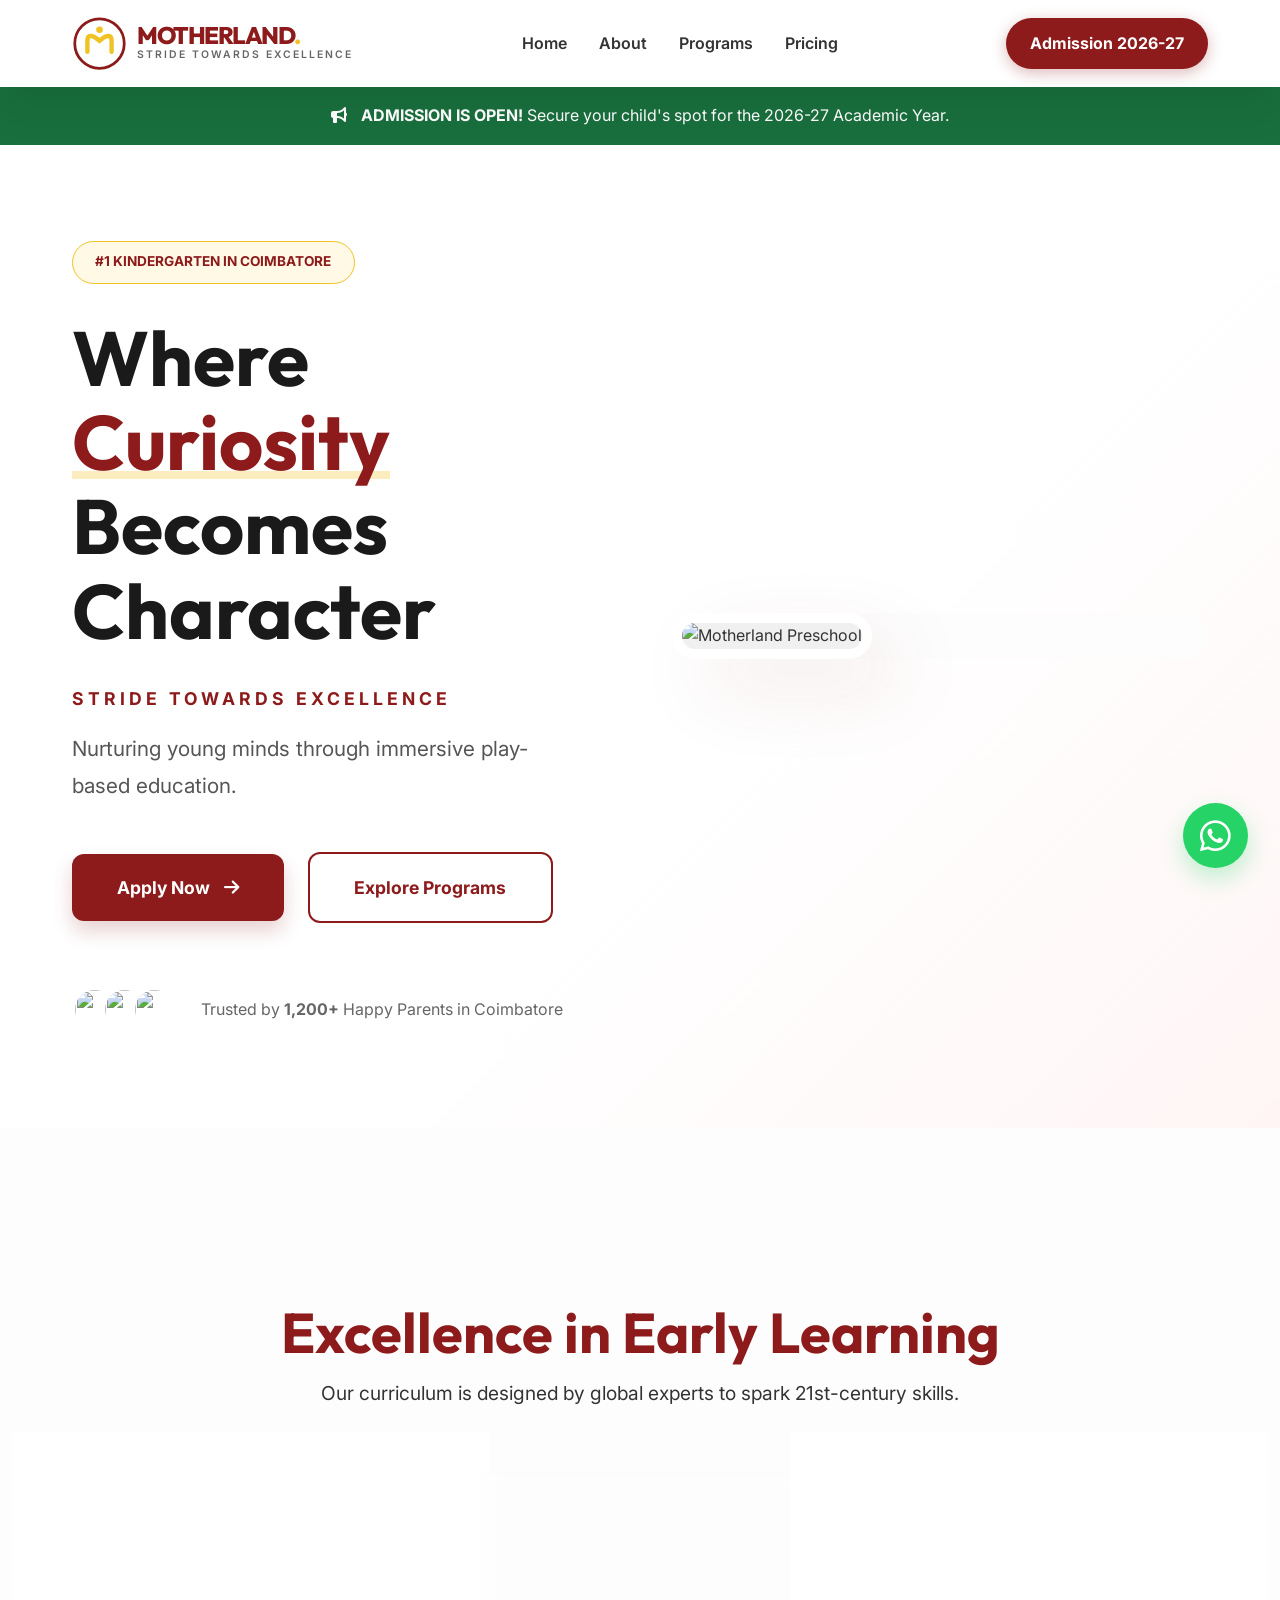
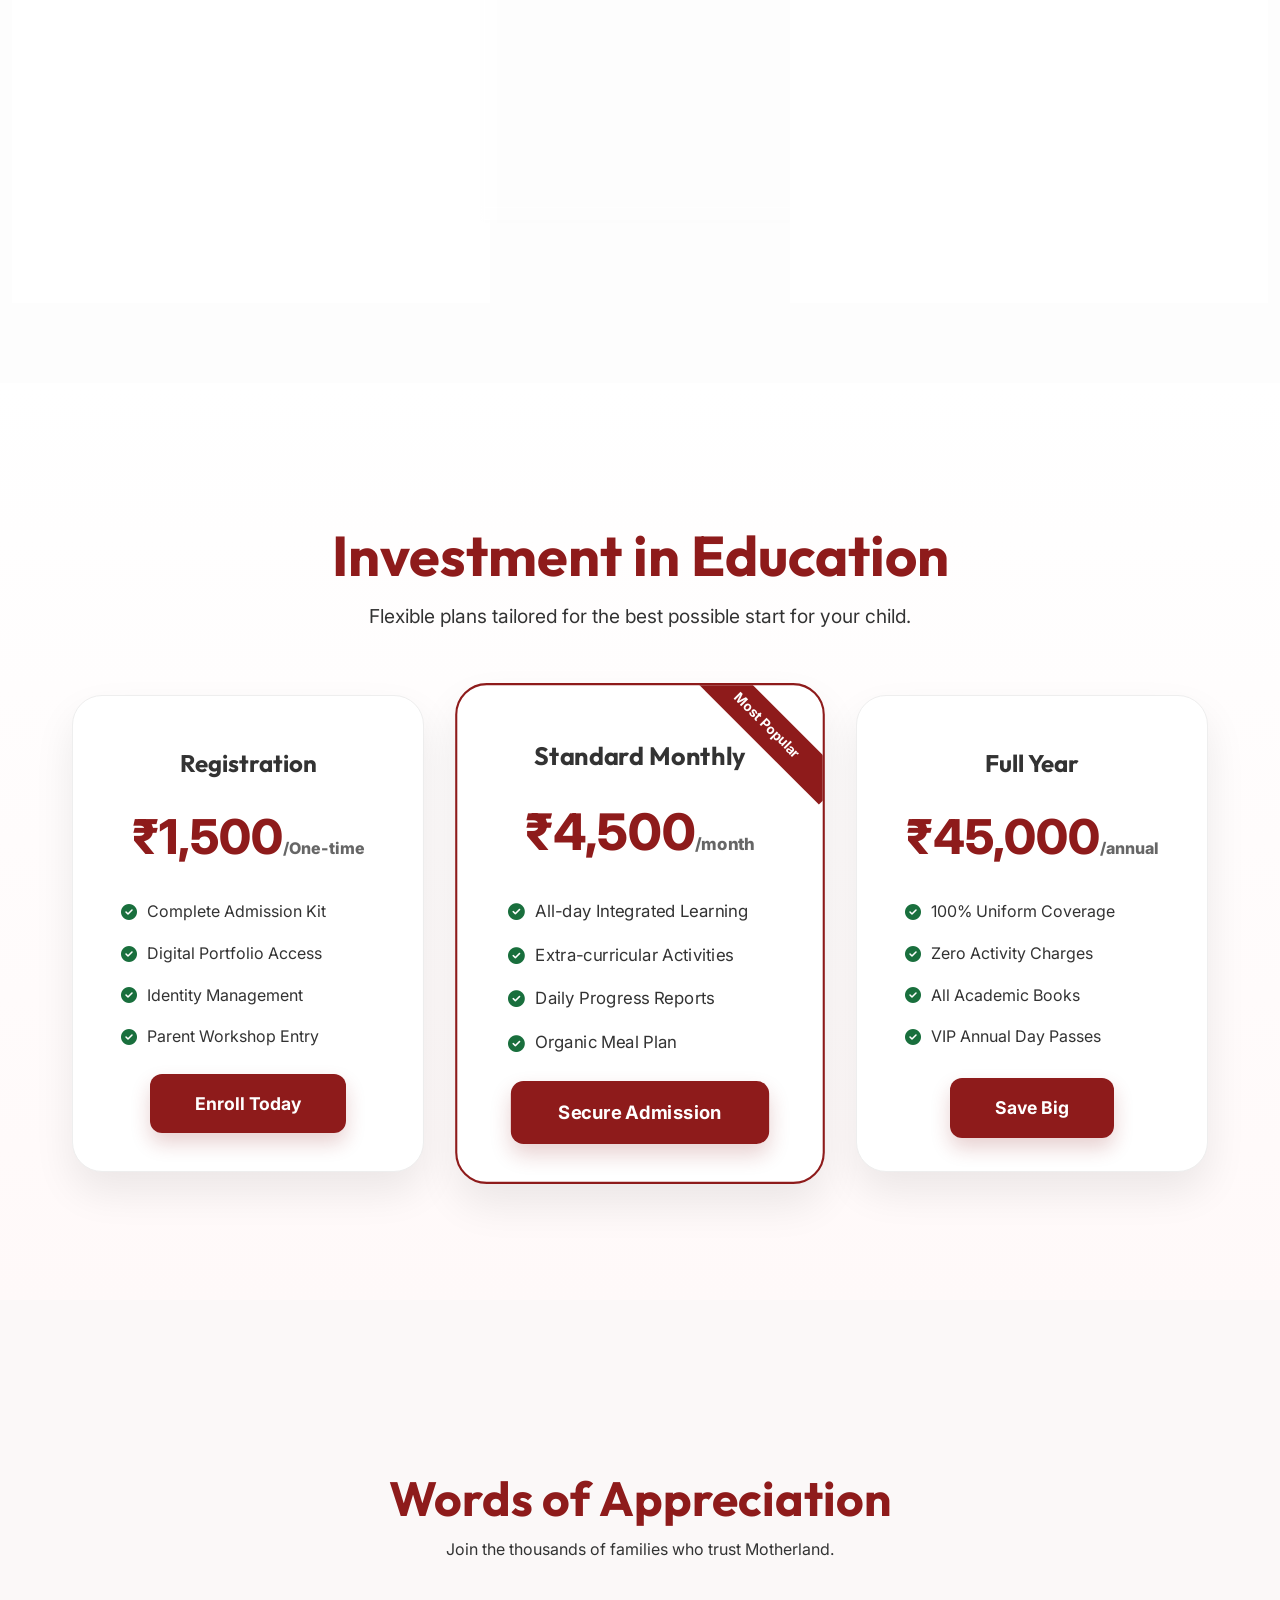
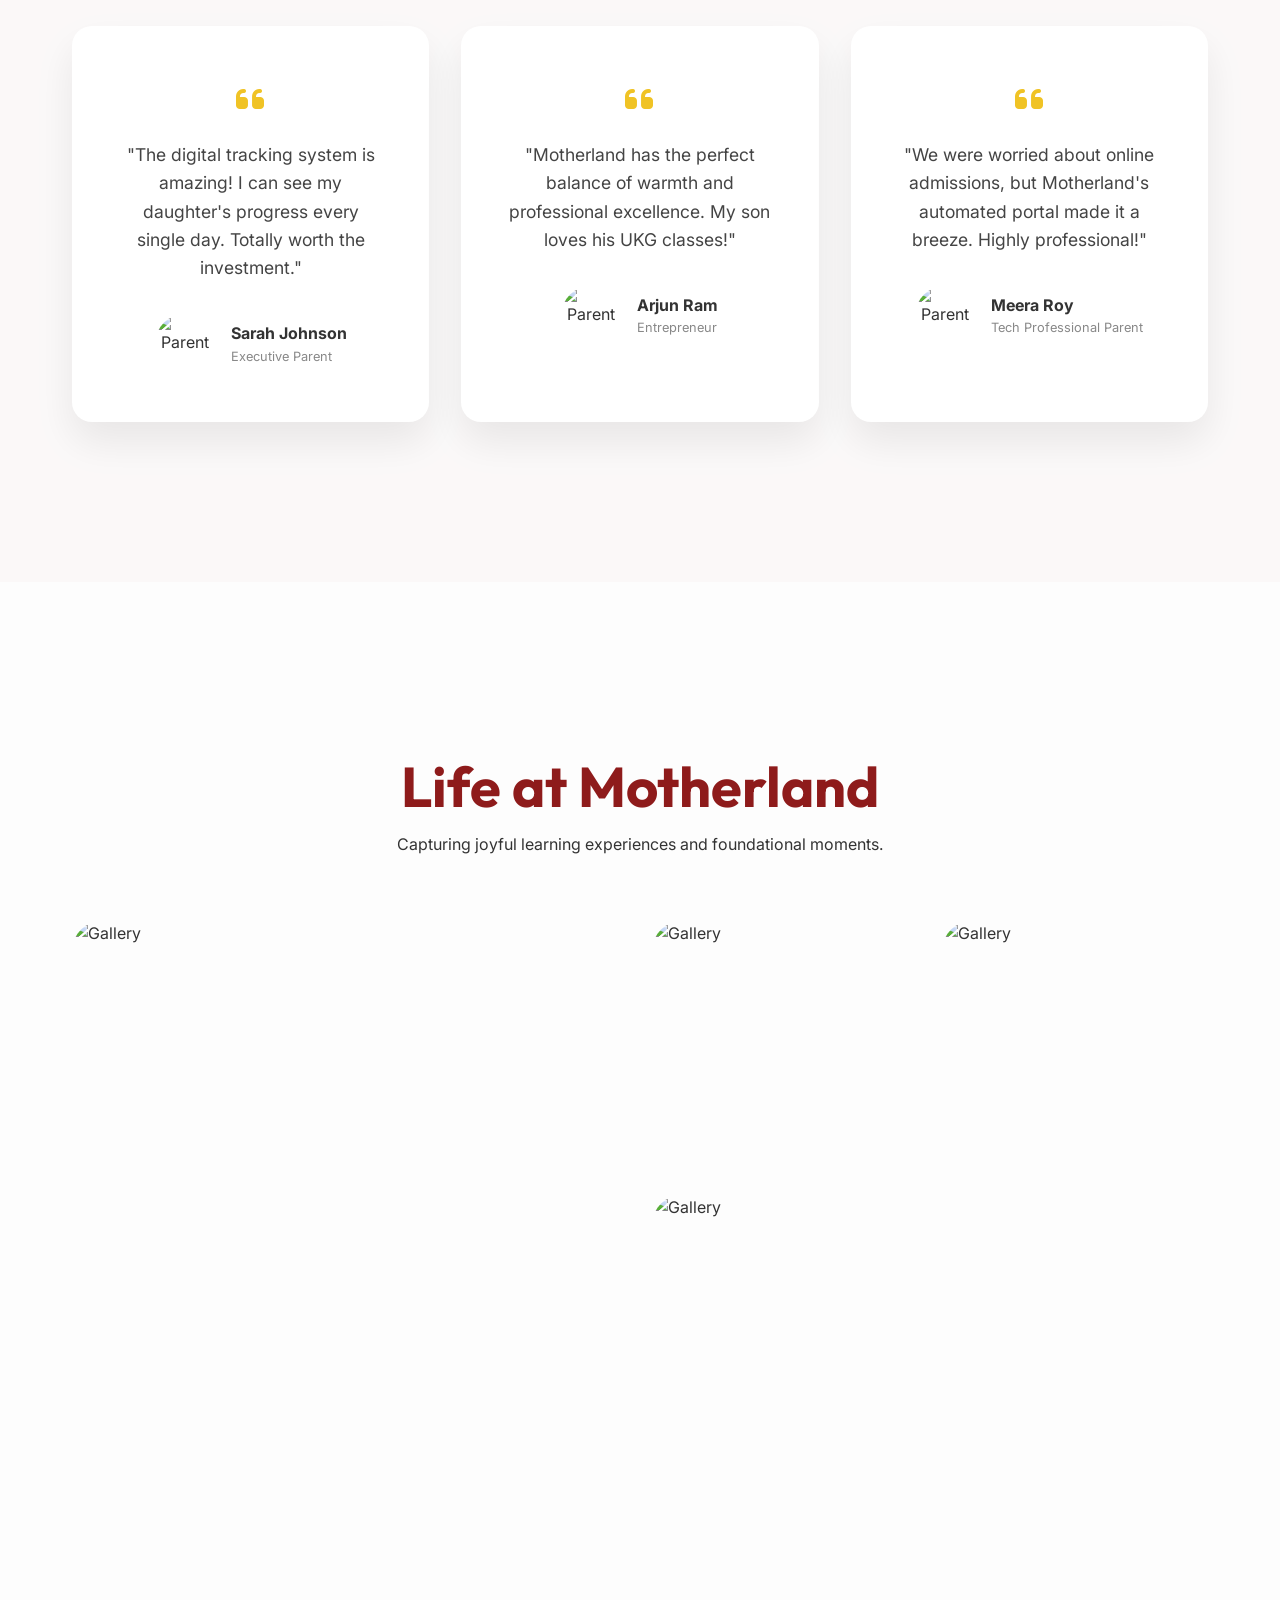
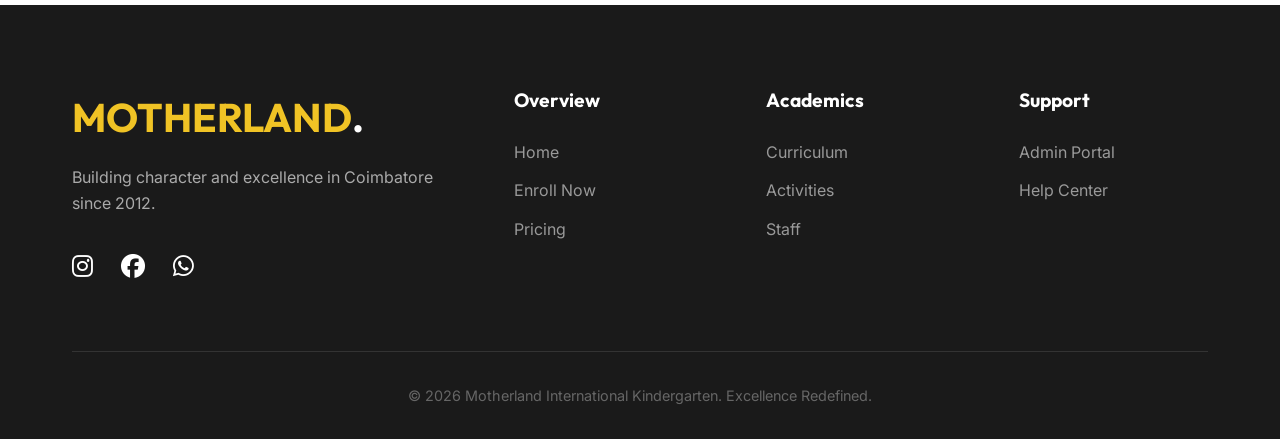
==== commit d49d2b1d: "mobile update" ====
--- a/index.html
+++ b/index.html
@@ -39,7 +39,12 @@
                     <li><a href="#programs">Programs</a></li>
                     <li><a href="#Pricing">Pricing</a></li>
                 </ul>
-                <a href="admission.html" class="btn-enroll">Admission 2026-27</a>
+                <div class="nav-btns">
+                    <a href="admission.html" class="btn-enroll">Admission 2026-27</a>
+                    <button class="mobile-menu-toggle" aria-label="Toggle Menu">
+                        <i class="fas fa-bars"></i>
+                    </button>
+                </div>
             </nav>
         </div>
     </header>
@@ -162,38 +167,37 @@
                 <h2 style="font-size: 3rem;">Words of Appreciation</h2>
                 <p>Join the thousands of families who trust Motherland.</p>
             </div>
-            <div style="display: grid; grid-template-columns: repeat(3, 1fr); gap: 3rem;">
+            <div class="testimonial-grid">
                 <div class="testimonial-card">
-                    <div style="font-size: 2rem; color: var(--secondary); margin-bottom: 1rem;"><i class="fas fa-quote-left"></i></div>
-                    <p style="font-size: 1.2rem; line-height: 1.6; margin-bottom: 2rem; color: #444;">"The digital tracking system is amazing! I can see my daughter's progress every single day. Totally worth the investment."</p>
-                    <div style="display: flex; align-items: center; justify-content: center; gap: 1rem;">
-                        <img src="https://i.pravatar.cc/150?u=parent1" style="width: 60px; height: 60px; border-radius: 50%;">
-                        <div style="text-align: left;">
-                            <p style="font-weight: 700;">Sarah Johnson</p>
-                            <p style="font-size: 0.8rem; color: #888;">Executive Parent</p>
-                        </div>
-                    </div>
-                </div>
-                <!-- More testimonials could go here, keeping it balanced for UI -->
+                    <div class="quote-icon"><i class="fas fa-quote-left"></i></div>
+                    <p class="testimonial-text">"The digital tracking system is amazing! I can see my daughter's progress every single day. Totally worth the investment."</p>
+                    <div class="testimonial-author">
+                        <img src="https://i.pravatar.cc/150?u=parent1" alt="Parent">
+                        <div class="author-info">
+                            <p class="author-name">Sarah Johnson</p>
+                            <p class="author-role">Executive Parent</p>
+                        </div>
+                    </div>
+                </div>
                 <div class="testimonial-card">
-                    <div style="font-size: 2rem; color: var(--secondary); margin-bottom: 1rem;"><i class="fas fa-quote-left"></i></div>
-                    <p style="font-size: 1.2rem; line-height: 1.6; margin-bottom: 2rem; color: #444;">"Motherland has the perfect balance of warmth and professional excellence. My son loves his UKG classes!"</p>
-                    <div style="display: flex; align-items: center; justify-content: center; gap: 1rem;">
-                        <img src="https://i.pravatar.cc/150?u=parent2" style="width: 60px; height: 60px; border-radius: 50%;">
-                        <div style="text-align: left;">
-                            <p style="font-weight: 700;">Arjun Ram</p>
-                            <p style="font-size: 0.8rem; color: #888;">Entrepreneur</p>
+                    <div class="quote-icon"><i class="fas fa-quote-left"></i></div>
+                    <p class="testimonial-text">"Motherland has the perfect balance of warmth and professional excellence. My son loves his UKG classes!"</p>
+                    <div class="testimonial-author">
+                        <img src="https://i.pravatar.cc/150?u=parent2" alt="Parent">
+                        <div class="author-info">
+                            <p class="author-name">Arjun Ram</p>
+                            <p class="author-role">Entrepreneur</p>
                         </div>
                     </div>
                 </div>
                 <div class="testimonial-card">
-                    <div style="font-size: 2rem; color: var(--secondary); margin-bottom: 1rem;"><i class="fas fa-quote-left"></i></div>
-                    <p style="font-size: 1.2rem; line-height: 1.6; margin-bottom: 2rem; color: #444;">"We were worried about online admissions, but Motherland's automated portal made it a breeze. Highly professional!"</p>
-                    <div style="display: flex; align-items: center; justify-content: center; gap: 1rem;">
-                        <img src="https://i.pravatar.cc/150?u=parent3" style="width: 60px; height: 60px; border-radius: 50%;">
-                        <div style="text-align: left;">
-                            <p style="font-weight: 700;">Meera Roy</p>
-                            <p style="font-size: 0.8rem; color: #888;">Tech Professional Parent</p>
+                    <div class="quote-icon"><i class="fas fa-quote-left"></i></div>
+                    <p class="testimonial-text">"We were worried about online admissions, but Motherland's automated portal made it a breeze. Highly professional!"</p>
+                    <div class="testimonial-author">
+                        <img src="https://i.pravatar.cc/150?u=parent3" alt="Parent">
+                        <div class="author-info">
+                            <p class="author-name">Meera Roy</p>
+                            <p class="author-role">Tech Professional Parent</p>
                         </div>
                     </div>
                 </div>
@@ -208,18 +212,18 @@
                 <h2 style="font-size: 3.5rem;">Life at Motherland</h2>
                 <p>Capturing joyful learning experiences and foundational moments.</p>
             </div>
-            <div style="display: grid; grid-template-columns: repeat(4, 1fr); grid-template-rows: repeat(2, 250px); gap: 1rem;">
-                <div style="grid-column: span 2; grid-row: span 2; border-radius: 30px; overflow: hidden;">
-                    <img src="https://images.unsplash.com/photo-1543269865-cbf427effbad?q=80&w=2070&auto=format&fit=crop" style="width: 100%; height: 100%; object-fit: cover;">
-                </div>
-                <div style="border-radius: 30px; overflow: hidden;">
-                    <img src="https://images.unsplash.com/photo-1596464716127-f2a82984de30?q=80&w=2070&auto=format&fit=crop" style="width: 100%; height: 100%; object-fit: cover;">
-                </div>
-                <div style="border-radius: 30px; overflow: hidden;">
-                    <img src="https://images.unsplash.com/photo-1503676260728-1c00da094a0b?q=80&w=2022&auto=format&fit=crop" style="width: 100%; height: 100%; object-fit: cover;">
-                </div>
-                <div style="grid-column: span 2; border-radius: 30px; overflow: hidden;">
-                    <img src="https://images.unsplash.com/photo-1472162072942-cd5147eb3902?q=80&w=2069&auto=format&fit=crop" style="width: 100%; height: 100%; object-fit: cover;">
+            <div class="gallery-grid">
+                <div class="gallery-item large">
+                    <img src="https://images.unsplash.com/photo-1543269865-cbf427effbad?q=80&w=2070&auto=format&fit=crop" alt="Gallery">
+                </div>
+                <div class="gallery-item">
+                    <img src="https://images.unsplash.com/photo-1596464716127-f2a82984de30?q=80&w=2070&auto=format&fit=crop" alt="Gallery">
+                </div>
+                <div class="gallery-item">
+                    <img src="https://images.unsplash.com/photo-1503676260728-1c00da094a0b?q=80&w=2022&auto=format&fit=crop" alt="Gallery">
+                </div>
+                <div class="gallery-item wide">
+                    <img src="https://images.unsplash.com/photo-1472162072942-cd5147eb3902?q=80&w=2069&auto=format&fit=crop" alt="Gallery">
                 </div>
             </div>
         </div>
--- a/style.css
+++ b/style.css
@@ -147,6 +147,23 @@
     color: var(--primary);
 }
 
+.nav-btns {
+    display: flex;
+    align-items: center;
+    gap: 1rem;
+}
+
+.mobile-menu-toggle {
+    display: none;
+    background: none;
+    border: none;
+    font-size: 1.5rem;
+    color: var(--primary);
+    cursor: pointer;
+    padding: 0.5rem;
+    z-index: 1001;
+}
+
 .btn-enroll {
     background: var(--primary);
     color: var(--white);
@@ -402,8 +419,10 @@
 }
 
 /* Testimonials */
-.testimonials {
-    padding: 8rem 0;
+.testimonial-grid {
+    display: grid;
+    grid-template-columns: repeat(3, 1fr);
+    gap: 2rem;
 }
 
 .testimonial-card {
@@ -412,14 +431,85 @@
     border-radius: 20px;
     box-shadow: var(--shadow);
     text-align: center;
-}
-
-.testimonial-card img {
-    width: 80px;
-    height: 80px;
+    transition: var(--transition);
+}
+
+.testimonial-card:hover {
+    transform: translateY(-10px);
+}
+
+.quote-icon {
+    font-size: 2rem;
+    color: var(--secondary);
+    margin-bottom: 1rem;
+}
+
+.testimonial-text {
+    font-size: 1.1rem;
+    line-height: 1.6;
+    margin-bottom: 2rem;
+    color: #444;
+}
+
+.testimonial-author {
+    display: flex;
+    align-items: center;
+    justify-content: center;
+    gap: 1rem;
+}
+
+.testimonial-author img {
+    width: 60px;
+    height: 60px;
     border-radius: 50%;
-    margin-bottom: 1.5rem;
     object-fit: cover;
+}
+
+.author-info {
+    text-align: left;
+}
+
+.author-name {
+    font-weight: 700;
+}
+
+.author-role {
+    font-size: 0.8rem;
+    color: #888;
+}
+
+/* Gallery */
+.gallery-grid {
+    display: grid;
+    grid-template-columns: repeat(4, 1fr);
+    grid-template-rows: repeat(2, 250px);
+    gap: 1.5rem;
+}
+
+.gallery-item {
+    border-radius: 30px;
+    overflow: hidden;
+    position: relative;
+}
+
+.gallery-item img {
+    width: 100%;
+    height: 100%;
+    object-fit: cover;
+    transition: var(--transition);
+}
+
+.gallery-item:hover img {
+    transform: scale(1.1);
+}
+
+.gallery-item.large {
+    grid-column: span 2;
+    grid-row: span 2;
+}
+
+.gallery-item.wide {
+    grid-column: span 2;
 }
 
 /* Footer */
@@ -585,6 +675,19 @@
     margin-top: 3rem;
 }
 
+.form-row {
+    display: grid;
+    grid-template-columns: 1fr 1fr;
+    gap: 1rem;
+}
+
+@media (max-width: 600px) {
+    .form-row {
+        grid-template-columns: 1fr;
+    }
+}
+
+
 /* Dashboards Styles */
 .dashboard-container {
     padding: 4rem 0;
@@ -651,18 +754,89 @@
     to { opacity: 1; transform: translateY(0); }
 }
 
-/* Responsive */
+/* Responsive Design */
+@media (max-width: 1200px) {
+    .container { padding: 0 1.5rem; }
+}
+
 @media (max-width: 992px) {
-    .hero-grid { grid-template-columns: 1fr; text-align: center; }
+    .hero-grid { 
+        grid-template-columns: 1fr; 
+        text-align: center; 
+        gap: 3rem;
+    }
+    .hero-content h1 { font-size: 3.5rem !important; }
     .hero-content p { margin: 0 auto 2.5rem; }
     .hero-btns { justify-content: center; }
     .program-cards { grid-template-columns: 1fr 1fr; }
-    .footer-grid { grid-template-columns: 1fr 1fr; }
+    .pricing-grid { grid-template-columns: 1fr 1fr; gap: 1.5rem; }
+    .footer-grid { grid-template-columns: 1fr 1fr; gap: 2rem; }
+    
+    .section-head h2 { font-size: 2.5rem !important; }
+}
+
+@media (max-width: 768px) {
+    .mobile-menu-toggle {
+        display: block;
+    }
+
+    .nav-links {
+        position: fixed;
+        top: 0;
+        right: -100%;
+        width: 100%;
+        height: 100vh;
+        background: var(--white);
+        flex-direction: column;
+        justify-content: center;
+        align-items: center;
+        transition: var(--transition);
+        z-index: 1000;
+        box-shadow: -10px 0 30px rgba(0,0,0,0.1);
+    }
+
+    .nav-links.active {
+        right: 0;
+    }
+
+    .nav-links li {
+        margin: 1.5rem 0;
+    }
+
+    .nav-links a {
+        font-size: 1.5rem;
+    }
+
+    .hero-content h1 { font-size: 2.8rem !important; }
+    .pricing-grid { grid-template-columns: 1fr; }
+    .price-card.featured { transform: scale(1); margin: 1rem 0; }
+    
+    .test-grid { grid-template-columns: 1fr !important; }
+    .gallery-grid { grid-template-columns: 1fr 1fr !important; grid-template-rows: auto !important; }
+    .gallery-grid > div { grid-column: span 1 !important; grid-row: span 1 !important; height: 200px !important; }
+
+    .form-container { padding: 2rem; margin-top: -2rem; }
+    .stat-grid { grid-template-columns: 1fr 1fr; }
 }
 
 @media (max-width: 600px) {
+    .hero-content h1 { font-size: 2.2rem !important; }
+    .hero-btns { flex-direction: column; width: 100%; }
+    .btn-primary, .btn-secondary { width: 100%; text-align: center; }
     .program-cards { grid-template-columns: 1fr; }
-    .hero-content h1 { font-size: 2.5rem; }
-    .nav-links { display: none; }
-    .stat-grid { grid-template-columns: 1fr 1fr; }
-}
+    .footer-grid { grid-template-columns: 1fr; }
+    
+    .btn-enroll { padding: 0.6rem 1rem; font-size: 0.85rem; }
+    
+    .logo-text h1 { font-size: 1.2rem !important; }
+    .logo svg { width: 45px; height: 45px; }
+
+    .stat-grid { grid-template-columns: 1fr; }
+    .order-table th, .order-table td { padding: 0.8rem; font-size: 0.85rem; }
+}
+
+@media (max-width: 480px) {
+    .hero-content h1 { font-size: 2rem !important; }
+    .section-head h2 { font-size: 1.8rem !important; }
+    .price-card { padding: 2rem 1.5rem; }
+}
